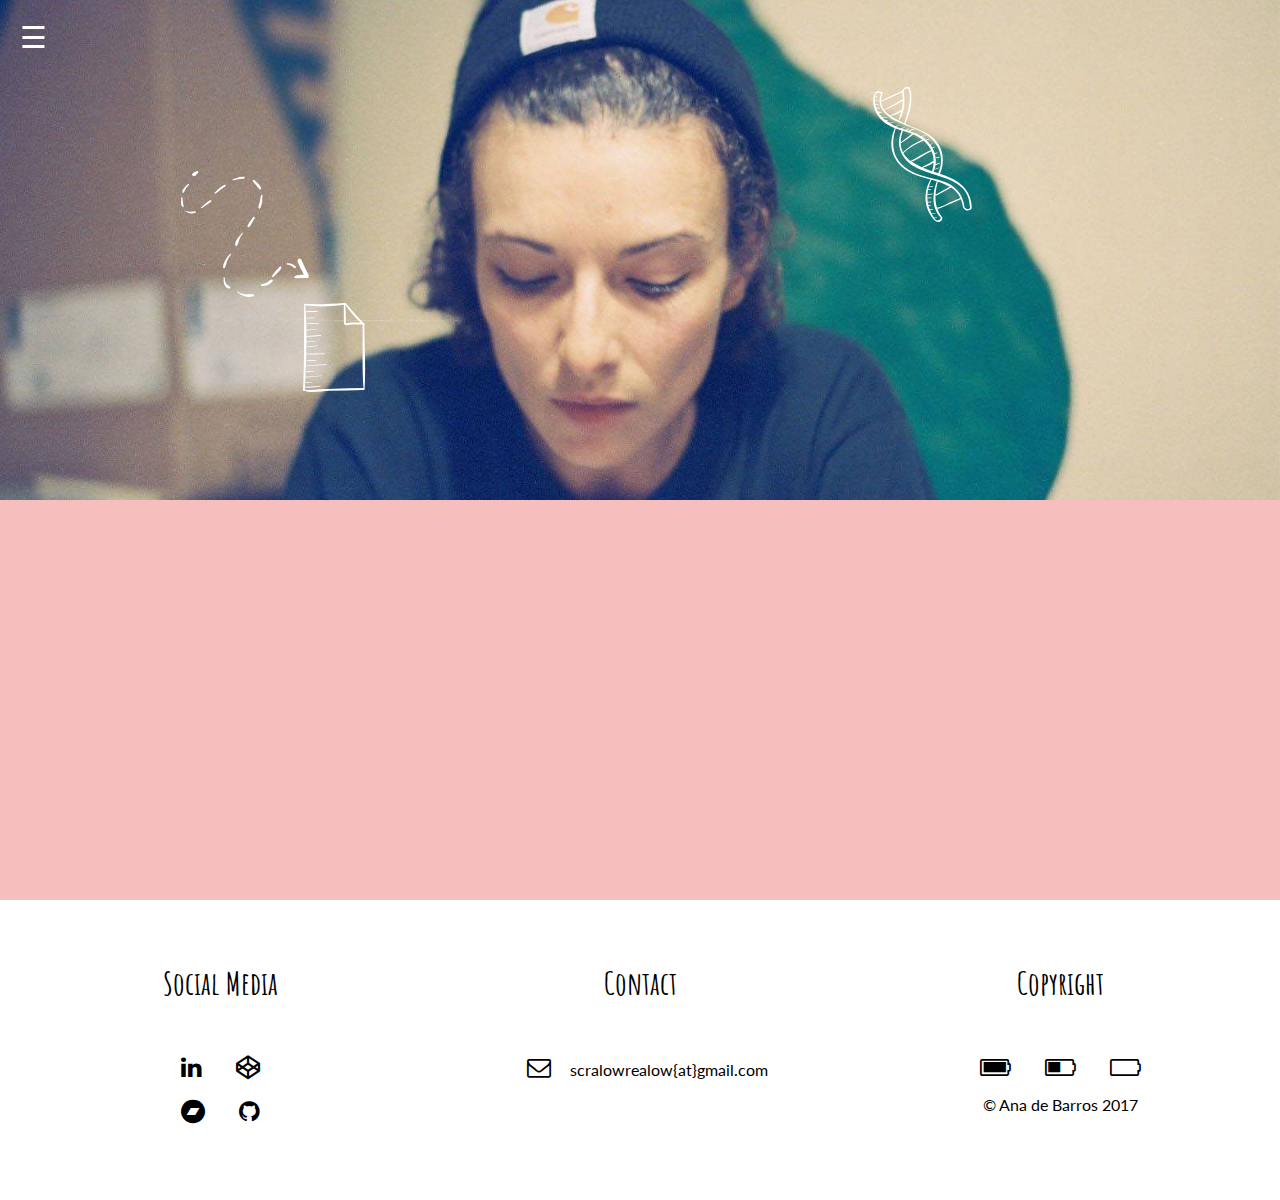
==== about-me.html @ af7eab5b "First commit of my website project" ====
<!doctype html>
<html>
	<head>
		<title> Ana de Barros </title>
		<meta charset="utf-8">
		<link rel="stylesheet" href="css/font-awesome.min.css">
		<link rel="stylesheet" type="text/css" href="css/main.css">
		<meta name="viewport" content="width=device-width, initial-scale=1">
		<link href="https://fonts.googleapis.com/css?family=Amatic+SC|Lato" rel="stylesheet">
		<script type="text/javascript" src="js/jquery-3.0.0.min.js"> </script>
		<script type="text/javascript" src="js/main.js"> </script>
		
	</head>
		
	<body>

		<!-- begins nav bar taken from my codepen, from devtips -->

		<input type="checkbox" id="sidebartoggler">
		<div class="page-wrap">
 		 	<label for="sidebartoggler" class="toggle">☰</label>
  				<div class="page-content"> 
  				<!--here I insert all of my page, inside of page-content -->
  				<!--here I begin my header-->
  					<div class="header-about-me">
  						<figure>
					<img class="arrow" src="img/curved-arrow-with-broken-line.png"/><br/>
					
					<svg id="cv" xmlns="http://www.w3.org/2000/svg" xmlns:xlink="http://www.w3.org/1999/xlink" version="1.1" x="0px" y="0px" viewBox="0 0 180.621 180.621" style="enable-background:new 0 0 180.621 180.621;" xml:space="preserve">
						<g>
							<path id="cv-icon" d="M151.833,44.817c1.001-0.525,1.558-1.767,0.462-2.764c-13.989-12.713-25.968-26.84-37.827-41.507   c-0.531-0.657-1.37-0.416-1.825,0.129c-0.244-0.418-0.676-0.717-1.355-0.67C84.087,1.878,57.733,3.629,30.463,1.762   c-1.305-0.089-1.696,1.855-0.677,2.403c-0.487,48.71,0.375,97.212-1.267,145.848c-0.262,0.025-0.525,0.046-0.788,0.07   c-0.752,0.07-0.771,1.242,0,1.19c0.251-0.017,0.501-0.037,0.751-0.054c-0.296,8.538-0.646,17.079-1.121,25.627   c-0.096,1.719,1.908,2.118,2.931,1.223c12.439,5.605,36.682,0.273,49.904-0.018c23.563-0.52,47.127-1.04,70.69-1.561   c1.59-0.035,2.126-1.652,1.642-2.764C154.789,130.991,152.283,87.611,151.833,44.817z M144.554,39.877   c-4.737-0.58-9.495-0.462-14.28-0.264c-2.612,0.108-5.221,0.284-7.826,0.508c-1.564,0.125-3.125,0.278-4.684,0.458   c-2.575,1.36-3.61,0.992-3.105-1.104c-0.939-1.635-0.123-5.979-0.188-8.082c-0.102-3.3-0.215-6.597-0.345-9.896   c-0.242-6.171-0.5-12.34-1.012-18.494C121.781,16.642,132.736,28.838,144.554,39.877z M91.359,174.088   c-9.922,0.232-19.843,0.46-29.764,0.699c-4.658,0.112-25.776,3.231-30.643,0.656c0.071-1.292,0.135-2.591,0.206-3.883   c10.332,0.914,21.015-0.184,31.195-1.932c0.908-0.156,0.707-1.745-0.22-1.625c-10.32,1.335-20.539,1.569-30.896,2.069   c0.142-2.617,0.269-5.245,0.407-7.866c4.736,0.324,9.444,0.128,14.139-0.646c0.706-0.116,0.55-1.337-0.17-1.26   c-4.631,0.494-9.253,0.689-13.903,0.632c0.173-3.321,0.328-6.653,0.492-9.98c11.086-0.77,22.166-1.607,33.234-2.617   c0.882-0.081,0.902-1.458,0-1.395c-11.069,0.776-22.122,1.724-33.171,2.739c0.156-3.191,0.291-6.391,0.436-9.586   c5.318,0.949,11.548,0.094,16.872-0.322c0.871-0.068,0.897-1.375,0-1.376c-5.334-0.006-11.619-0.383-16.839,0.962   c0.166-3.691,0.31-7.388,0.458-11.084c13.831-0.886,27.657-1.76,41.502-2.391c0.868-0.039,0.878-1.368,0-1.357   c-13.861,0.165-27.691,0.983-41.456,2.634c0.127-3.194,0.23-6.392,0.341-9.589c7.087-0.481,14.181-0.54,21.28-0.344   c0.746,0.021,0.736-1.109,0-1.153c-7.111-0.423-14.168-0.166-21.247,0.557c0.146-4.281,0.272-8.564,0.384-12.847   c0.09,0.089,0.207,0.161,0.372,0.168c12.333,0.496,24.681,0.396,37.021,0.26c1.064-0.012,1.066-1.643,0-1.655   c-12.339-0.135-24.688-0.235-37.021,0.26c-0.154,0.006-0.258,0.077-0.347,0.157c0.202-7.854,0.332-15.71,0.395-23.563   c6.16-0.218,12.331-0.568,18.467-1.081c0.847-0.071,0.871-1.376,0-1.339c-6.149,0.262-12.312,0.691-18.449,1.248   c0.023-3.333-0.007-6.664-0.014-9.995c9.766,0.177,19.562-0.5,29.231-1.825c0.803-0.11,0.62-1.493-0.193-1.424   c-9.677,0.82-19.351,1.445-29.04,2.068c-0.012-3.808-0.067-7.612-0.12-11.417c6.642-0.321,13.277-0.641,19.902-1.247   c0.749-0.069,0.778-1.21,0-1.19c-6.652,0.174-13.281,0.635-19.916,1.095c-0.059-3.874-0.145-7.746-0.251-11.616   c8.264-0.023,16.543-0.275,24.793-0.759c0.948-0.056,0.965-1.506,0-1.487c-8.275,0.159-16.565,0.552-24.819,1.172   c-0.101-3.536-0.274-7.063-0.419-10.594c5.989-0.069,11.996-0.098,17.963-0.591c0.717-0.059,0.741-1.126,0-1.134   c-6.002-0.067-12.011,0.338-18.004,0.697c-0.157-3.701-0.34-7.399-0.54-11.095c7.945-0.456,15.878-0.646,23.838-0.57   c1.143,0.011,1.13-1.708,0-1.766c-7.988-0.413-15.966-0.174-23.919,0.677c-0.238-4.225-0.514-8.445-0.845-12.658   c25.746,4.177,52.578,1.935,78.335-1.147c-0.217,7.117-0.129,14.244-0.021,21.362c0.089,5.878-0.924,12.998,0.916,18.557   c0.314,0.949,1.014,1.363,1.953,1.487c4.889,0.644,10.491-0.797,15.446-1.033c5.743-0.274,11.53,0.104,17.247-0.403   c0.614-0.055,1.092-0.449,1.376-0.943c0.01,0.009,0.019,0.018,0.029,0.027c-0.143,0.61,0.035,1.251,0.772,1.575l0.23,0.101   c0.379,42.669-1.299,85.971,1.683,128.552C130.483,173.173,110.921,173.63,91.359,174.088z" fill="#FFFFFF"/>
							<path id="cv-icon" d="M56.662,85.536c-7.168,1.678-14.299,2.322-21.633,2.63c-0.871,0.036-0.851,1.265,0,1.339   c7.419,0.643,14.909-0.475,22.004-2.624C57.892,86.62,57.537,85.331,56.662,85.536z" fill="#FFFFFF"/>
						</g>
					</svg></br>
					<a target="_blank" href="https://www.researchgate.net/profile/Ana_De_Barros2/publications?pubType=article"><svg id="dna" xmlns="http://www.w3.org/2000/svg" xmlns:xlink="http://www.w3.org/1999/xlink" version="1.1" x="0px" y="0px" viewBox="0 0 217.57 217.57" style="enable-background:new 0 0 217.57 217.57;" xml:space="preserve">
						<g>
							<path id="dna-icon" d="M152.372,145.784c-4.782-2.026-10.026-3.905-15.455-5.778c8.807-20.117,5.481-43.415-11.355-58.642   c-9.365-8.47-27.624-14.808-44.711-22.285c7.729-17.113,13.15-37.869,8.223-56.451c0.012-0.131-0.057-0.256-0.103-0.392   c-0.116-0.425-0.208-0.854-0.335-1.276c-0.306-1.015-1.453-1.052-2.057-0.515c-1.917-0.696-4.194-0.565-5.973,0.327   c-1.531,0.768-2.588,2.033-3.269,3.5c-0.722-0.253-1.752,0.328-1.592,1.35c0.049,0.315,0.074,0.624,0.121,0.938   c-11.406,4.896-22.775,9.98-33.932,15.419c0.004-3.266,0.631-6.77,2.012-10.558c0.377-0.177,0.646-0.537,0.489-1.025   c-0.017-0.052-0.051-0.093-0.07-0.144c0.081-0.203,0.129-0.393,0.214-0.598c0.334-0.801-0.716-1.326-1.338-0.938   c-1.422-1.196-3.675-1.704-5.335-1.672c-2.015,0.039-3.861,0.797-5.213,2.159c-0.256-0.072-0.53-0.027-0.664,0.286   c-0.166,0.388-0.276,0.78-0.427,1.169c-0.036,0.063-0.091,0.106-0.126,0.17c-0.051,0.094-0.041,0.185-0.037,0.275   c-6.816,18.398,3.919,37.781,19.438,48.521c4.164,2.882,8.623,5,13.224,6.762c-10.441,23.619-6.288,48.135,14.612,64.766   c11.826,9.41,27.655,13.584,43.036,17.917c-7.705,12.687-9.971,27.74-6.7,41.617c-0.023,0.127-0.011,0.258,0.074,0.356   c2.086,8.587,6.293,16.712,12.686,23.525c0.246,0.262,0.554,0.29,0.857,0.235c3.6,5.402,12.858,2.362,12.091-4.503   c-0.083-0.743-0.617-1.115-1.168-1.174c-3.073-4.347-5.318-8.695-6.897-13.078c3.107,0.643,6.725-1.778,9.595-2.991   c9.461-3.999,18.865-8.121,28.26-12.271c1.59,3.822,2.79,8.093,3.411,13.035c0.062,0.49,0.346,0.817,0.697,1.017   c1.851,3.132,5.599,4.755,9.206,3.949c1.518-0.339,2.944-1.13,3.682-2.525c0.39-0.209,0.686-0.584,0.679-1.168   C187.935,170.896,174.081,154.982,152.372,145.784z M79.546,18.905c-0.156-4.025-0.574-7.959-1.208-11.631   c0.362-1.759,1.325-3.277,2.962-4.149c1.871-0.997,3.609-0.521,5.385,0.207c4.652,18.323-0.977,37.74-7.62,54.961   c-2.783-1.239-5.529-2.508-8.186-3.828c6.679-9.115,8.926-21.839,8.688-33.91l0.001-0.001   C80.267,20.095,80.061,19.269,79.546,18.905z M74.553,39.315c-1.374,4.959-3.098,9.774-4.298,14.842   c-4.503-2.263-8.724-4.679-12.478-7.305C63.256,44.941,69.87,42.849,74.553,39.315z M56.628,45.936   c-0.026,0.01-0.029,0.037-0.052,0.049c-3.585-2.629-6.702-5.466-9.11-8.593c0.061,0,0.117,0.022,0.183-0.006   c10.068-4.304,20.008-9.361,29.304-15.215c-0.045,3.233-0.242,6.478-0.743,9.782c-0.27,1.785-0.655,3.519-1.083,5.236   c-0.006,0.002-0.012-0.003-0.018-0.001c-2.856,0.943-5.391,2.74-8.065,4.109C63.652,43.033,60.179,44.559,56.628,45.936z    M42.37,23.219c11.364-4.613,22.607-9.61,33.74-14.758c0.505,3.793,0.813,7.535,0.875,11.286   c-9.889,5.714-19.718,11.457-29.769,16.901c-0.097,0.052-0.133,0.128-0.166,0.202c-2.974-4.037-4.808-8.539-5.055-13.651   C42.109,23.241,42.23,23.276,42.37,23.219z M50.153,54.102c1.048,0.331,2.094,0.511,3.257,0.304   c0.584-0.104,0.421-0.989-0.136-1.004c-1.341-0.036-2.564-0.193-3.812-0.697c-0.301-0.122-0.556,0.082-0.661,0.344   c-1.508-1.226-2.967-2.492-4.315-3.84c2.26,0.045,4.435,0.075,6.679,0.548c0.774,0.163,1.077-0.931,0.326-1.183   c-2.418-0.812-5.119-1.11-7.592-0.347c-0.096,0.029-0.149,0.096-0.205,0.158c-2.01-2.103-3.881-4.303-5.426-6.71   c1.02,0.241,2.532-0.5,3.297,0.048c0.638,0.456,1.313-0.518,0.811-1.051c-0.888-0.944-2.51-0.79-3.692-0.583   c0.577-0.101,0.445-1.054-0.138-1.023c-0.626,0.034-1.12,0.483-1.225,1.07c-1.017-1.753-1.923-3.573-2.659-5.487   c1.768,0.047,3.494,0.276,5.264,0.555c0.603,0.095,0.826-0.692,0.252-0.914c-1.895-0.734-3.906-0.862-5.915-0.756   c-0.6-1.723-1.125-3.488-1.476-5.343c1.748,0.262,3.511,0.461,5.269,0.561c0.637,0.036,0.597-0.888,0-0.967   c-1.799-0.239-3.623-0.38-5.443-0.445c-0.283-1.708-0.49-3.454-0.545-5.275c1.552,0.242,3.1,0.497,4.664,0.655   c0.486,0.049,0.602-0.775,0.116-0.858c-1.599-0.274-3.209-0.447-4.82-0.633c-0.016-1.616,0.049-3.271,0.224-4.977   c1.242,0.49,2.56,0.663,3.959,0.436c0.556-0.09,0.394-0.931-0.129-0.949c-1.304-0.046-2.479-0.297-3.646-0.683   c0.176-1.386,0.343-2.768,0.65-4.214c1.384-1.039,3.057-1.581,4.816-1.563c1.829,0.019,2.858,0.843,4.156,1.624   c-8.681,19.541,7.435,36.223,24.671,44.389c14.871,7.046,31.101,11.104,45.255,19.71c23.088,14.039,33.588,39.029,22.259,64.083   c-2.464-0.842-4.957-1.688-7.457-2.549c1.692-3.87,2.724-7.82,3.212-11.77c-0.027,0.489,0.371,1.051,0.912,0.83   c1.799-0.735,3.63-1.414,5.351-2.322c0.71-0.374,0.223-1.566-0.552-1.308c-1.846,0.613-3.605,1.465-5.38,2.254   c-0.175,0.078-0.263,0.217-0.314,0.368c0.676-5.677,0.2-11.351-1.338-16.779c1.444-0.195,2.856-0.568,4.157-1.268   c0.467-0.252,0.149-1.037-0.365-0.867c-1.381,0.457-2.73,0.795-4.108,1.033c-0.931-2.994-2.157-5.913-3.696-8.702   c1.166-0.079,2.363-0.244,3.455-0.589c0.592-0.187,0.51-1.131-0.151-1.114c-1.307,0.035-2.663,0.302-3.92,0.675   c-0.823-1.408-1.68-2.801-2.65-4.136c1.134-0.247,2.272-0.477,3.394-0.785c0.567-0.156,0.328-1.007-0.242-0.879   c-1.235,0.277-2.445,0.636-3.66,0.979c-1.701-2.258-3.585-4.413-5.688-6.407c1.44-0.295,2.877-0.604,4.293-1.006   c0.577-0.164,0.324-0.968-0.242-0.879c-1.673,0.263-3.321,0.647-4.966,1.038c-0.312-0.282-0.605-0.58-0.925-0.856   c-2.012-1.734-4.116-3.239-6.287-4.583c2.346-0.114,4.692-0.227,7.022-0.521c0.598-0.076,0.638-0.993,0-0.967   c-2.747,0.116-5.478,0.478-8.208,0.8c-1.9-1.112-3.839-2.131-5.827-3.041c0.335-0.095,0.668-0.186,1.009-0.33   c0.463-0.196,0.132-0.981-0.344-0.816c-0.753,0.262-1.488,0.405-2.225,0.457c-6.321-2.726-13-4.687-19.746-6.792   c-1.019-0.318-2.015-0.703-3.023-1.055c1.374-0.292,2.744-0.598,4.096-0.987c0.646-0.186,0.365-1.09-0.272-0.986   c-1.972,0.32-3.912,0.8-5.855,1.264c-2.434-0.905-4.843-1.867-7.202-2.922c1.441-0.177,2.819-0.594,4.179-1.344   c0.49-0.27,0.06-0.963-0.432-0.739c-1.852,0.843-3.804,1.207-5.821,1.177C59.301,60.231,54.451,57.404,50.153,54.102z    M108.831,128.468c-0.5,0.194-0.615,0.7-0.483,1.097c-6.292-2.706-12.22-5.736-17.32-9.346c4.106-0.766,9.014-3.869,11.877-5.427   c6.865-3.736,13.338-8.085,20.485-11.279c2.012,4.764,3.145,9.939,3.292,15.457C120.75,122.278,115.312,125.955,108.831,128.468z    M126.659,121.515c-0.128,4.51-0.877,9.226-2.391,14.146c-5.053-1.765-10.081-3.627-14.915-5.667   C115.14,127.908,121.561,125.309,126.659,121.515z M94.046,76.342c5.459,2.318,10.351,5.202,14.631,8.537   c-11.697,4.736-22.199,11.562-31.376,20.184c-2.118-4.218-3.429-8.947-3.595-14.379C80.739,86.458,87.882,81.783,94.046,76.342z    M73.712,89.27c0.021-5.496,1.105-11.642,3.533-18.591c4.481,1.326,8.977,2.64,13.372,4.261c0.503,0.186,0.974,0.406,1.469,0.6   C85.804,79.836,79.756,84.644,73.712,89.27z M109.954,86.519c0.183-0.076,0.313-0.194,0.419-0.325   c5.249,4.424,9.404,9.622,12.214,15.474c-11.432,4.899-21.804,12.18-33.006,17.473c-4.817-3.632-8.838-7.814-11.615-12.789   C87.549,97.972,98.176,91.408,109.954,86.519z M138.183,210.503c-0.48,4.555-5.399,6.238-8.663,3.161   c-0.024-0.121,0.011-0.239-0.077-0.359c-0.732-1.001-1.412-2.011-2.084-3.021c1.53,0.055,3.07,0.12,4.583-0.006   c0.442-0.037,0.443-0.651,0-0.688c-1.669-0.14-3.372-0.047-5.056,0.009c-1.18-1.817-2.232-3.654-3.215-5.5   c2.095-0.041,4.162,0.084,6.265,0.366c0.405,0.054,0.491-0.624,0.096-0.712c-2.225-0.498-4.492-0.536-6.756-0.391   c-0.939-1.816-1.734-3.653-2.48-5.495c1.507-0.006,3.012,0.022,4.533-0.011c0.491-0.011,0.647-0.811,0.121-0.895   c-1.665-0.266-3.37-0.184-5.055,0.018c-0.727-1.875-1.35-3.763-1.875-5.662c1.454,0.071,2.915,0.094,4.273-0.168   c0.382-0.074,0.382-0.697,0-0.771c-1.435-0.276-2.985-0.236-4.52-0.155c-0.35-1.37-0.616-2.749-0.861-4.131   c1.849,0.095,3.725,0.012,5.475-0.487c0.561-0.16,0.481-1.126-0.143-1.059c-1.888,0.202-3.689,0.432-5.531,0.478   c-0.298-1.896-0.458-3.807-0.556-5.723c2.228,0.101,4.479,0.248,6.691,0.104c0.693-0.045,0.694-1.033,0-1.079   c-2.222-0.145-4.484,0.005-6.722,0.105c-0.051-1.451-0.024-2.909,0.04-4.37c2.76,0.021,5.581-0.278,8.156-1.261   c0.669-0.255,0.42-1.277-0.302-1.094c-2.609,0.665-5.134,1.2-7.792,1.337c0.153-2.464,0.53-4.947,1.014-7.437   c1.436,0.059,2.884,0.116,4.284-0.057c0.727-0.09,0.729-1.044,0-1.134c-1.31-0.163-2.663-0.121-4.01-0.067   c0.214-0.987,0.47-1.977,0.732-2.968c0.027-0.002,0.044,0.017,0.073,0.01c2.227-0.591,4.265-0.388,6.505-0.496   c0.565-0.027,0.708-0.844,0.136-1.004c-2.062-0.58-4.442-0.091-6.471,0.558c1.021-3.636,2.382-7.294,4.177-10.975   c2.973,0.842,5.923,1.698,8.821,2.604C124.582,170.805,123.014,195.187,138.183,210.503z M133.429,152.542   c6.991,2.245,13.611,4.854,19.434,8.345c-3.889,2.084-7.762,4.193-11.618,6.339c-1.841,1.024-3.673,2.065-5.508,3.101   c-0.475,0.268-5.269,2.676-5.272,2.708c0.037-0.361-0.317-0.527-0.619-0.469C130.336,166.111,131.645,159.472,133.429,152.542z    M154.459,185.361c-4.638,1.998-16.833,9.403-22.393,8.707c-2.027-6.455-2.693-12.994-2.344-19.734   c1.694,1.283,4.663-1.266,6.113-2.051c6.087-3.301,12.147-6.646,18.158-10.084c0.195-0.111,0.272-0.273,0.33-0.435   c6.502,4.173,11.865,9.614,15.429,17.122C164.649,181.032,159.543,183.171,154.459,185.361z M180.776,196.632   c-1.636-0.278-3.126-1.078-4.268-2.255c0.056-0.159,0.078-0.342,0.051-0.557c-2.771-21.937-16.205-36.211-37.151-42.547   c-18.517-5.601-37.735-7.553-54.301-18.619C60.68,116.337,57.597,93.144,65.555,66.942c3.204,1.169,6.471,2.184,9.756,3.165   c-10.166,21.516-1.827,44.218,18.036,56.859c11.415,7.264,25.766,11.373,39.718,15.782c0.343,0.813,1.43,1.263,2.128,0.68   c25.766,8.245,49.58,18.129,50.201,51.666c0.003,0.176,0.052,0.321,0.103,0.464C184.568,196.558,181.583,196.77,180.776,196.632z" fill="#FFFFFF"/>
							<path id="dna-icon" d="M61.868,56.713c-1.98-0.098-3.967-0.034-5.95-0.019c-0.682,0.005-0.683,1.055,0,1.06c1.982,0.015,3.969,0.079,5.95-0.019   C62.526,57.704,62.527,56.746,61.868,56.713z" fill="#FFFFFF"/>
							<path id="dna-icon" d="M86.338,67.263c-1.318,0.026-2.641,0.128-3.949,0.298c-0.803,0.105-0.865,1.303,0,1.301   c1.317-0.002,2.64-0.076,3.949-0.224C87.195,68.542,87.245,67.245,86.338,67.263z" fill="#FFFFFF"/>
							<path id="dna-icon" d="M94.088,67.838c-2.269,0.44-4.453,1.131-6.654,1.828c-0.785,0.249-0.464,1.439,0.341,1.237   c2.242-0.562,4.461-1.119,6.625-1.936C95.103,68.702,94.836,67.693,94.088,67.838z" fill="#FFFFFF"/>
							<path id="dna-icon" d="M135.579,112.223c-1.612,0.944-3.025,1.449-4.916,0.978c-0.617-0.154-0.866,0.76-0.262,0.95   c2.019,0.637,4.242,0.406,5.82-1.096C136.659,112.639,136.097,111.92,135.579,112.223z" fill="#FFFFFF"/>
							<path id="dna-icon" d="M135.177,129.594c-2.05,0.838-4.069,1.731-6.09,2.638c-0.447,0.201-0.127,0.974,0.337,0.798   c2.027-0.768,4.045-1.543,6.045-2.378C136.108,130.385,135.833,129.326,135.177,129.594z" fill="#FFFFFF"/>
						</g></a>
						</svg>
						</figure>
					</div> <!--here I close my header-->
				<!--here I insert the middle section -->
						<div class="middle">

						</div>
			<!--here I insert my footer -->
				<footer> 
			  		<div class="footer-elements">
			   			
			   			<div class="footer-social">
			   				<h3>Social Media</h3>
			   						
			   					<p><a target="_blank" href="https://pt.linkedin.com/in/ana-de-barros-4750998"><i class="fa fa-linkedin" aria-hidden="true"></i></a>
			   					<a target="_blank" href="http://codepen.io/anadebarros/"><i class="fa fa-codepen" aria-hidden="true"></i></a></br>
			   					<a target="_blank" href="https://duramatermusic.bandcamp.com/"><i class="fa fa-bandcamp" aria-hidden="true"></i></a> 
			   					<a target="_blank" href="https://github.com/anadebarros"><i class="fa fa-github" aria-hidden="true"></i></a>
			   					</p>			
			   			</div>	
			  
			   			<div class="footer-contact">
			   				<h3>Contact</h3>
			   					<p><i class="fa fa-envelope-o" aria-hidden="true"></i>
			   					scralowrealow{at}gmail.com</p>
			   			</div>
		
			   			<div class="footer-copyright">
			   				<h3>Copyright</h3>
			   					<p> <i class="fa fa-battery-full" aria-hidden="true"></i>
			   					<i class="fa fa-battery-half" aria-hidden="true"></i>
			   					<i class="fa fa-battery-empty" aria-hidden="true"></i> </p>
			   					<p>&copy; Ana de Barros 2017 </p>
			   			</div>
			   		</div>
			   </footer>
<!--continues to close navigation sidebar and page container-->
  				 		 
  				<div class="sidebar">
				    <ul>
				      <a href="index.html"><li>Home</li></a>
				      <a href="about-me.html"><li>About Me</li></a>
				      <a href="my-work.html"><li>My Work</li></a>
				    </ul>
  				</div>
  				</div>

  		</div>
	</body>

</html>
---- css/main.css ----
/*nav bar taken from codepen devtips channel*/

/*to debug
/*{
  background-color: rgba(0,0,0,0.1);
}
*/

/*hides all scrollbars in my pages*/

::-webkit-scrollbar{
  display:none;
}

html{
  overflow-y: 100.1%;
}

body{
  top:0;
  left:0;
  right:0;
  margin:0;
}

/*beginning of home page*/
/* home page header */
.header{
  background-image: url("../img/01.jpg");
  background-size: 100%;
  background-position: cover;
  background-attachment: fixed;
  width:100%;
  padding-top: 0px;
  padding-bottom:0px;
}

.header-container{
  width: 600px;
  height: 932px;
  background: rgba(255, 255, 255, 0.2);
}


h1{
  font-size: 4em;
  font-family:'Lato', sans-serif;
  letter-spacing: 0.2em;
  text-transform: uppercase;
  padding-left: 0;
  padding-right: 0;
  padding-top: 30px;
  padding-bottom:100px;
  color:#0000;
  justify-content: center;
  width: 500px;
  height: 580px;
  margin: auto;
  text-align: left;
}


#spanhead{
  color:#f7bebe;

}

 
 button{
  
    background-color:#f7bebe;
    color:black;
    text-align: center;
    text-decoration: none;
    /*display: inline-block;*/  /*for site responsive?*/
    font-family:'Amatic SC', cursive;
    font-size: 40px;
    border:2px #f7bebe;
    border-radius: 8px;
    width: 200px;
    height: 110px;
    margin: 38px;
    cursor: pointer;
    transition:0.3s;
    -webkit-transition:0.3s;

 }

button:hover {
    background-color: white;
    color: black;
    text-decoration: line-through;
}

button a:after{
  text-decoration:none;
  border:none;
}


/*end of buttons*/
/* end of header */

/*beginning of footer */

footer{
  padding-right:15px;
  padding-left: 15px;
  margin-right: auto;
  margin-left: auto;
  width:1170px;
  height:300px;
  
}

.footer-elements{
  margin-right:-15px;
  margin-left: -15px;
  clear:both;
  text-align: center;
  font-family:'Lato', sans-serif;
  padding-top: 30px;
}

.footer-elements a{
  color:black;
}

.footer-elements i{
  font-size: 1.5em;
  margin-left:15px;
  margin-right:15px;
  padding-top: 20px;
}

.footer-social{
  width:330px;
  float:left;
  position: relative;
  min-height: 1px;
  height:200px;
  padding-right:15px;
  padding-left: 15px;
  display:inline-block;
}

.footer-contact {
  width:330px;
  position: relative;
  min-height: 1px;
  height: 200px;
  padding-right:15px;
  padding-left: 15px;
  display:inline-block;
  margin:0 auto;
}

.footer-copyright{
  width:330px;
  float:right;
  position: relative;
  min-height: 1px;
  height:200px;
  padding-right:15px;
  padding-left: 15px;
}

.footer-copyright p{
  font-size: 1em;
  margin-left:15px;
  margin-right:15px;

}


h3{
  color:black;
  font-size: 2em;
  font-family:'Amatic SC', cursive;
}

/*end of footer*/
/*end of home page*/

/*beginning of about me page*/

/*header*/

.header-about-me{
  background-image: url("../img/002.jpg");
  background-size: 100%;
  height:500px;
  margin-left:0px;
  padding-left:0px;
}

figure{
  margin-top:0px;
  margin-bottom:0px;
  margin-right:0px;
  margin-left:0px;
}

.arrow{
    margin-top: 70px;
    margin-left: 82px;
    padding-top: 100px;
    padding-left: 99px;
}

#dna{
  width:135px;
  height:153px;
  position:absolute;
  display:inline;
  margin-left:855px;
  margin-top:-318px;
  cursor:pointer;
}

svg:hover #dna-icon{
    fill:black;
    transition-duration:0.6s;
    -webkit-transition-duration:0.6s;
}


#cv{
    width: 90px;
    height: 89px;
    margin-left:289px;
    margin-top:1px;
    cursor: pointer;
      
}

svg:hover #cv-icon{
    fill:black;
    transition-duration:0.6s;
    -webkit-transition-duration:0.6s;
}

/*middle elements*/

.middle{
  height:400px;
  background-color:#F7BEBE;
  margin-top:0px;
  padding-top:0px;

}

/*slide navigation bar*/

.page-content{
  position: relative;
  z-index:0;
  transition: all 0.8s;
  -webkit-transition: all 0.8s;
  -moz-transition: all 0.8s;
}

.toggle{
  position:fixed;
  transition: all 0.8s;
  -webkit-transition: all 0.8s;
  -moz-transition: all 0.8s;
  top:20px;
  left:20px;
  z-index:1;
  text-decoration:none;
  color:white;
  font-size: 30px;
  cursor:pointer;
}
.sidebar{
  position:fixed;
  transition: all 0.8s;
  -webkit-transition: all 0.8s;
  -moz-transition: all 0.8s;
  z-index:0;
  top:0px;
  right:0;
  left:-150px;
  bottom:0px;
  width:100px;
  padding:20px;
  background:black;   
}

.sidebar li{
  color: rgba(247,190,190,0.8);
  list-style-type:none;
  font-family:"Lato", Sans-serif;
  font-size: 13px;
  margin-bottom:16px;
  text-align:center;
  -webkit-font-smoothing:antialised;
  cursor: pointer;
}

.sidebar a{
  text-decoration: none;
}

.sidebar li:hover{
  color: rgba(247,190,190,1);
}

.sidebar ul{
  padding-left:10px;
  padding-right:10px;
}

#sidebartoggler{
  display:none;

}

#sidebartoggler:checked + .page-wrap .sidebar{
  left:0px;
}

#sidebartoggler:checked + .page-wrap .toggle{
  left:150px;
}

#sidebartoggler:checked + .page-wrap .page-content{
  padding-left: 50px;
}

/*end of slide navigation bar*/
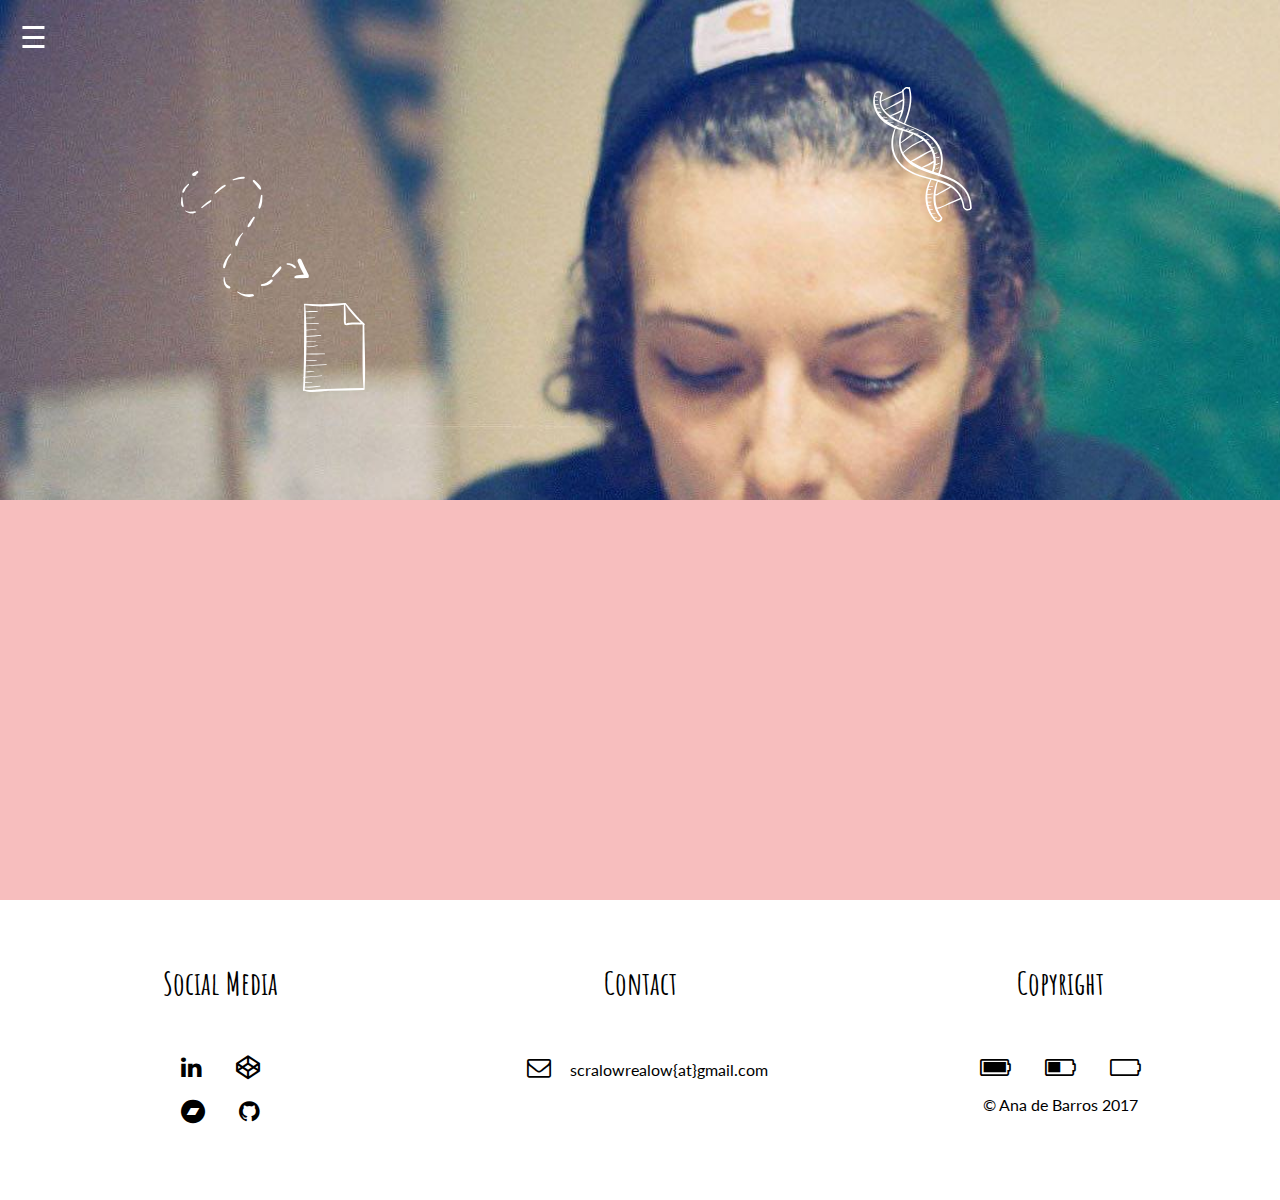
==== commit ede95783: "auto indent" ====
--- a/about-me.html
+++ b/about-me.html
@@ -1,31 +1,31 @@
 <!doctype html>
 <html>
-	<head>
-		<title> Ana de Barros </title>
-		<meta charset="utf-8">
-		<link rel="stylesheet" href="css/font-awesome.min.css">
-		<link rel="stylesheet" type="text/css" href="css/main.css">
-		<meta name="viewport" content="width=device-width, initial-scale=1">
-		<link href="https://fonts.googleapis.com/css?family=Amatic+SC|Lato" rel="stylesheet">
-		<script type="text/javascript" src="js/jquery-3.0.0.min.js"> </script>
-		<script type="text/javascript" src="js/main.js"> </script>
-		
-	</head>
-		
-	<body>
+<head>
+	<title> Ana de Barros </title>
+	<meta charset="utf-8">
+	<link rel="stylesheet" href="css/font-awesome.min.css">
+	<link rel="stylesheet" type="text/css" href="css/main.css">
+	<meta name="viewport" content="width=device-width, initial-scale=1">
+	<link href="https://fonts.googleapis.com/css?family=Amatic+SC|Lato" rel="stylesheet">
+	<script type="text/javascript" src="js/jquery-3.0.0.min.js"> </script>
+	<script type="text/javascript" src="js/main.js"> </script>
 
-		<!-- begins nav bar taken from my codepen, from devtips -->
+</head>
 
-		<input type="checkbox" id="sidebartoggler">
-		<div class="page-wrap">
- 		 	<label for="sidebartoggler" class="toggle">☰</label>
-  				<div class="page-content"> 
-  				<!--here I insert all of my page, inside of page-content -->
-  				<!--here I begin my header-->
-  					<div class="header-about-me">
-  						<figure>
+<body>
+
+	<!-- begins nav bar taken from my codepen, from devtips -->
+
+	<input type="checkbox" id="sidebartoggler">
+	<div class="page-wrap">
+		<label for="sidebartoggler" class="toggle">☰</label>
+		<div class="page-content">
+			<!--here I insert all of my page, inside of page-content -->
+			<!--here I begin my header-->
+			<div class="header-about-me">
+				<figure>
 					<img class="arrow" src="img/curved-arrow-with-broken-line.png"/><br/>
-					
+
 					<svg id="cv" xmlns="http://www.w3.org/2000/svg" xmlns:xlink="http://www.w3.org/1999/xlink" version="1.1" x="0px" y="0px" viewBox="0 0 180.621 180.621" style="enable-background:new 0 0 180.621 180.621;" xml:space="preserve">
 						<g>
 							<path id="cv-icon" d="M151.833,44.817c1.001-0.525,1.558-1.767,0.462-2.764c-13.989-12.713-25.968-26.84-37.827-41.507   c-0.531-0.657-1.37-0.416-1.825,0.129c-0.244-0.418-0.676-0.717-1.355-0.67C84.087,1.878,57.733,3.629,30.463,1.762   c-1.305-0.089-1.696,1.855-0.677,2.403c-0.487,48.71,0.375,97.212-1.267,145.848c-0.262,0.025-0.525,0.046-0.788,0.07   c-0.752,0.07-0.771,1.242,0,1.19c0.251-0.017,0.501-0.037,0.751-0.054c-0.296,8.538-0.646,17.079-1.121,25.627   c-0.096,1.719,1.908,2.118,2.931,1.223c12.439,5.605,36.682,0.273,49.904-0.018c23.563-0.52,47.127-1.04,70.69-1.561   c1.59-0.035,2.126-1.652,1.642-2.764C154.789,130.991,152.283,87.611,151.833,44.817z M144.554,39.877   c-4.737-0.58-9.495-0.462-14.28-0.264c-2.612,0.108-5.221,0.284-7.826,0.508c-1.564,0.125-3.125,0.278-4.684,0.458   c-2.575,1.36-3.61,0.992-3.105-1.104c-0.939-1.635-0.123-5.979-0.188-8.082c-0.102-3.3-0.215-6.597-0.345-9.896   c-0.242-6.171-0.5-12.34-1.012-18.494C121.781,16.642,132.736,28.838,144.554,39.877z M91.359,174.088   c-9.922,0.232-19.843,0.46-29.764,0.699c-4.658,0.112-25.776,3.231-30.643,0.656c0.071-1.292,0.135-2.591,0.206-3.883   c10.332,0.914,21.015-0.184,31.195-1.932c0.908-0.156,0.707-1.745-0.22-1.625c-10.32,1.335-20.539,1.569-30.896,2.069   c0.142-2.617,0.269-5.245,0.407-7.866c4.736,0.324,9.444,0.128,14.139-0.646c0.706-0.116,0.55-1.337-0.17-1.26   c-4.631,0.494-9.253,0.689-13.903,0.632c0.173-3.321,0.328-6.653,0.492-9.98c11.086-0.77,22.166-1.607,33.234-2.617   c0.882-0.081,0.902-1.458,0-1.395c-11.069,0.776-22.122,1.724-33.171,2.739c0.156-3.191,0.291-6.391,0.436-9.586   c5.318,0.949,11.548,0.094,16.872-0.322c0.871-0.068,0.897-1.375,0-1.376c-5.334-0.006-11.619-0.383-16.839,0.962   c0.166-3.691,0.31-7.388,0.458-11.084c13.831-0.886,27.657-1.76,41.502-2.391c0.868-0.039,0.878-1.368,0-1.357   c-13.861,0.165-27.691,0.983-41.456,2.634c0.127-3.194,0.23-6.392,0.341-9.589c7.087-0.481,14.181-0.54,21.28-0.344   c0.746,0.021,0.736-1.109,0-1.153c-7.111-0.423-14.168-0.166-21.247,0.557c0.146-4.281,0.272-8.564,0.384-12.847   c0.09,0.089,0.207,0.161,0.372,0.168c12.333,0.496,24.681,0.396,37.021,0.26c1.064-0.012,1.066-1.643,0-1.655   c-12.339-0.135-24.688-0.235-37.021,0.26c-0.154,0.006-0.258,0.077-0.347,0.157c0.202-7.854,0.332-15.71,0.395-23.563   c6.16-0.218,12.331-0.568,18.467-1.081c0.847-0.071,0.871-1.376,0-1.339c-6.149,0.262-12.312,0.691-18.449,1.248   c0.023-3.333-0.007-6.664-0.014-9.995c9.766,0.177,19.562-0.5,29.231-1.825c0.803-0.11,0.62-1.493-0.193-1.424   c-9.677,0.82-19.351,1.445-29.04,2.068c-0.012-3.808-0.067-7.612-0.12-11.417c6.642-0.321,13.277-0.641,19.902-1.247   c0.749-0.069,0.778-1.21,0-1.19c-6.652,0.174-13.281,0.635-19.916,1.095c-0.059-3.874-0.145-7.746-0.251-11.616   c8.264-0.023,16.543-0.275,24.793-0.759c0.948-0.056,0.965-1.506,0-1.487c-8.275,0.159-16.565,0.552-24.819,1.172   c-0.101-3.536-0.274-7.063-0.419-10.594c5.989-0.069,11.996-0.098,17.963-0.591c0.717-0.059,0.741-1.126,0-1.134   c-6.002-0.067-12.011,0.338-18.004,0.697c-0.157-3.701-0.34-7.399-0.54-11.095c7.945-0.456,15.878-0.646,23.838-0.57   c1.143,0.011,1.13-1.708,0-1.766c-7.988-0.413-15.966-0.174-23.919,0.677c-0.238-4.225-0.514-8.445-0.845-12.658   c25.746,4.177,52.578,1.935,78.335-1.147c-0.217,7.117-0.129,14.244-0.021,21.362c0.089,5.878-0.924,12.998,0.916,18.557   c0.314,0.949,1.014,1.363,1.953,1.487c4.889,0.644,10.491-0.797,15.446-1.033c5.743-0.274,11.53,0.104,17.247-0.403   c0.614-0.055,1.092-0.449,1.376-0.943c0.01,0.009,0.019,0.018,0.029,0.027c-0.143,0.61,0.035,1.251,0.772,1.575l0.23,0.101   c0.379,42.669-1.299,85.971,1.683,128.552C130.483,173.173,110.921,173.63,91.359,174.088z" fill="#FFFFFF"/>
@@ -41,54 +41,54 @@
 							<path id="dna-icon" d="M135.579,112.223c-1.612,0.944-3.025,1.449-4.916,0.978c-0.617-0.154-0.866,0.76-0.262,0.95   c2.019,0.637,4.242,0.406,5.82-1.096C136.659,112.639,136.097,111.92,135.579,112.223z" fill="#FFFFFF"/>
 							<path id="dna-icon" d="M135.177,129.594c-2.05,0.838-4.069,1.731-6.09,2.638c-0.447,0.201-0.127,0.974,0.337,0.798   c2.027-0.768,4.045-1.543,6.045-2.378C136.108,130.385,135.833,129.326,135.177,129.594z" fill="#FFFFFF"/>
 						</g></a>
-						</svg>
-						</figure>
-					</div> <!--here I close my header-->
-				<!--here I insert the middle section -->
-						<div class="middle">
+					</svg>
+				</figure>
+			</div> <!--here I close my header-->
+			<!--here I insert the middle section -->
+			<div class="middle">
 
+			</div>
+			<!--here I insert my footer -->
+			<footer>
+				<div class="footer-elements">
+
+					<div class="footer-social">
+						<h3>Social Media</h3>
+
+						<p><a target="_blank" href="https://pt.linkedin.com/in/ana-de-barros-4750998"><i class="fa fa-linkedin" aria-hidden="true"></i></a>
+							<a target="_blank" href="http://codepen.io/anadebarros/"><i class="fa fa-codepen" aria-hidden="true"></i></a></br>
+							<a target="_blank" href="https://duramatermusic.bandcamp.com/"><i class="fa fa-bandcamp" aria-hidden="true"></i></a>
+							<a target="_blank" href="https://github.com/anadebarros"><i class="fa fa-github" aria-hidden="true"></i></a>
+						</p>
+					</div>
+
+					<div class="footer-contact">
+						<h3>Contact</h3>
+						<p><i class="fa fa-envelope-o" aria-hidden="true"></i>
+							scralowrealow{at}gmail.com</p>
 						</div>
-			<!--here I insert my footer -->
-				<footer> 
-			  		<div class="footer-elements">
-			   			
-			   			<div class="footer-social">
-			   				<h3>Social Media</h3>
-			   						
-			   					<p><a target="_blank" href="https://pt.linkedin.com/in/ana-de-barros-4750998"><i class="fa fa-linkedin" aria-hidden="true"></i></a>
-			   					<a target="_blank" href="http://codepen.io/anadebarros/"><i class="fa fa-codepen" aria-hidden="true"></i></a></br>
-			   					<a target="_blank" href="https://duramatermusic.bandcamp.com/"><i class="fa fa-bandcamp" aria-hidden="true"></i></a> 
-			   					<a target="_blank" href="https://github.com/anadebarros"><i class="fa fa-github" aria-hidden="true"></i></a>
-			   					</p>			
-			   			</div>	
-			  
-			   			<div class="footer-contact">
-			   				<h3>Contact</h3>
-			   					<p><i class="fa fa-envelope-o" aria-hidden="true"></i>
-			   					scralowrealow{at}gmail.com</p>
-			   			</div>
-		
-			   			<div class="footer-copyright">
-			   				<h3>Copyright</h3>
-			   					<p> <i class="fa fa-battery-full" aria-hidden="true"></i>
-			   					<i class="fa fa-battery-half" aria-hidden="true"></i>
-			   					<i class="fa fa-battery-empty" aria-hidden="true"></i> </p>
-			   					<p>&copy; Ana de Barros 2017 </p>
-			   			</div>
-			   		</div>
-			   </footer>
-<!--continues to close navigation sidebar and page container-->
-  				 		 
-  				<div class="sidebar">
-				    <ul>
-				      <a href="index.html"><li>Home</li></a>
-				      <a href="about-me.html"><li>About Me</li></a>
-				      <a href="my-work.html"><li>My Work</li></a>
-				    </ul>
-  				</div>
-  				</div>
 
-  		</div>
-	</body>
+						<div class="footer-copyright">
+							<h3>Copyright</h3>
+							<p> <i class="fa fa-battery-full" aria-hidden="true"></i>
+								<i class="fa fa-battery-half" aria-hidden="true"></i>
+								<i class="fa fa-battery-empty" aria-hidden="true"></i> </p>
+								<p>&copy; Ana de Barros 2017 </p>
+							</div>
+						</div>
+					</footer>
+					<!--continues to close navigation sidebar and page container-->
 
-</html>+					<div class="sidebar">
+						<ul>
+							<a href="index.html"><li>Home</li></a>
+							<a href="about-me.html"><li>About Me</li></a>
+							<a href="my-work.html"><li>My Work</li></a>
+						</ul>
+					</div>
+				</div>
+
+			</div>
+		</body>
+
+		</html>
--- a/css/main.css
+++ b/css/main.css
@@ -2,7 +2,7 @@
 
 /*to debug
 /*{
-  background-color: rgba(0,0,0,0.1);
+background-color: rgba(0,0,0,0.1);
 }
 */
 
@@ -30,6 +30,9 @@
   background-size: 100%;
   background-position: cover;
   background-attachment: fixed;
+  background-repeat: no-repeat scroll;
+  -webkit-background-size: cover;
+  -moz-background-size: cover;
   width:100%;
   padding-top: 0px;
   padding-bottom:0px;
@@ -65,36 +68,35 @@
 
 }
 
- 
- button{
-  
-    background-color:#f7bebe;
-    color:black;
-    text-align: center;
-    text-decoration: none;
-    /*display: inline-block;*/  /*for site responsive?*/
-    font-family:'Amatic SC', cursive;
-    font-size: 40px;
-    border:2px #f7bebe;
-    border-radius: 8px;
-    width: 200px;
-    height: 110px;
-    margin: 38px;
-    cursor: pointer;
-    transition:0.3s;
-    -webkit-transition:0.3s;
-
- }
+
+button{
+
+  background-color:#f7bebe;
+  color:black;
+  text-align: center;
+  text-decoration: none;
+  /*display: inline-block;*/  /*for site responsive?*/
+  font-family:'Amatic SC', cursive;
+  font-size: 40px;
+  border:2px #f7bebe;
+  border-radius: 8px;
+  width: 200px;
+  height: 110px;
+  margin: 38px;
+  cursor: pointer;
+  transition:0.3s;
+  -webkit-transition:0.3s;
+
+}
 
 button:hover {
-    background-color: white;
-    color: black;
-    text-decoration: line-through;
-}
-
-button a:after{
-  text-decoration:none;
-  border:none;
+  background-color: white;
+  color: black;
+  text-decoration: line-through;
+}
+
+button:focus{
+  outline:0;
 }
 
 
@@ -110,7 +112,7 @@
   margin-left: auto;
   width:1170px;
   height:300px;
-  
+
 }
 
 .footer-elements{
@@ -189,6 +191,11 @@
 .header-about-me{
   background-image: url("../img/002.jpg");
   background-size: 100%;
+  background-position: cover;
+  -webkit-background-size: cover;
+  -moz-background-size: cover;
+  background-attachment: fixed;
+  background-repeat: no-repeat top center scroll;
   height:500px;
   margin-left:0px;
   padding-left:0px;
@@ -202,10 +209,10 @@
 }
 
 .arrow{
-    margin-top: 70px;
-    margin-left: 82px;
-    padding-top: 100px;
-    padding-left: 99px;
+  margin-top: 70px;
+  margin-left: 82px;
+  padding-top: 100px;
+  padding-left: 99px;
 }
 
 #dna{
@@ -219,25 +226,25 @@
 }
 
 svg:hover #dna-icon{
-    fill:black;
-    transition-duration:0.6s;
-    -webkit-transition-duration:0.6s;
+  fill:black;
+  transition-duration:0.6s;
+  -webkit-transition-duration:0.6s;
 }
 
 
 #cv{
-    width: 90px;
-    height: 89px;
-    margin-left:289px;
-    margin-top:1px;
-    cursor: pointer;
-      
+  width: 90px;
+  height: 89px;
+  margin-left:289px;
+  margin-top:1px;
+  cursor: pointer;
+
 }
 
 svg:hover #cv-icon{
-    fill:black;
-    transition-duration:0.6s;
-    -webkit-transition-duration:0.6s;
+  fill:black;
+  transition-duration:0.6s;
+  -webkit-transition-duration:0.6s;
 }
 
 /*middle elements*/
@@ -285,7 +292,7 @@
   bottom:0px;
   width:100px;
   padding:20px;
-  background:black;   
+  background:black;
 }
 
 .sidebar li{
@@ -330,6 +337,3 @@
 }
 
 /*end of slide navigation bar*/
-
-
-
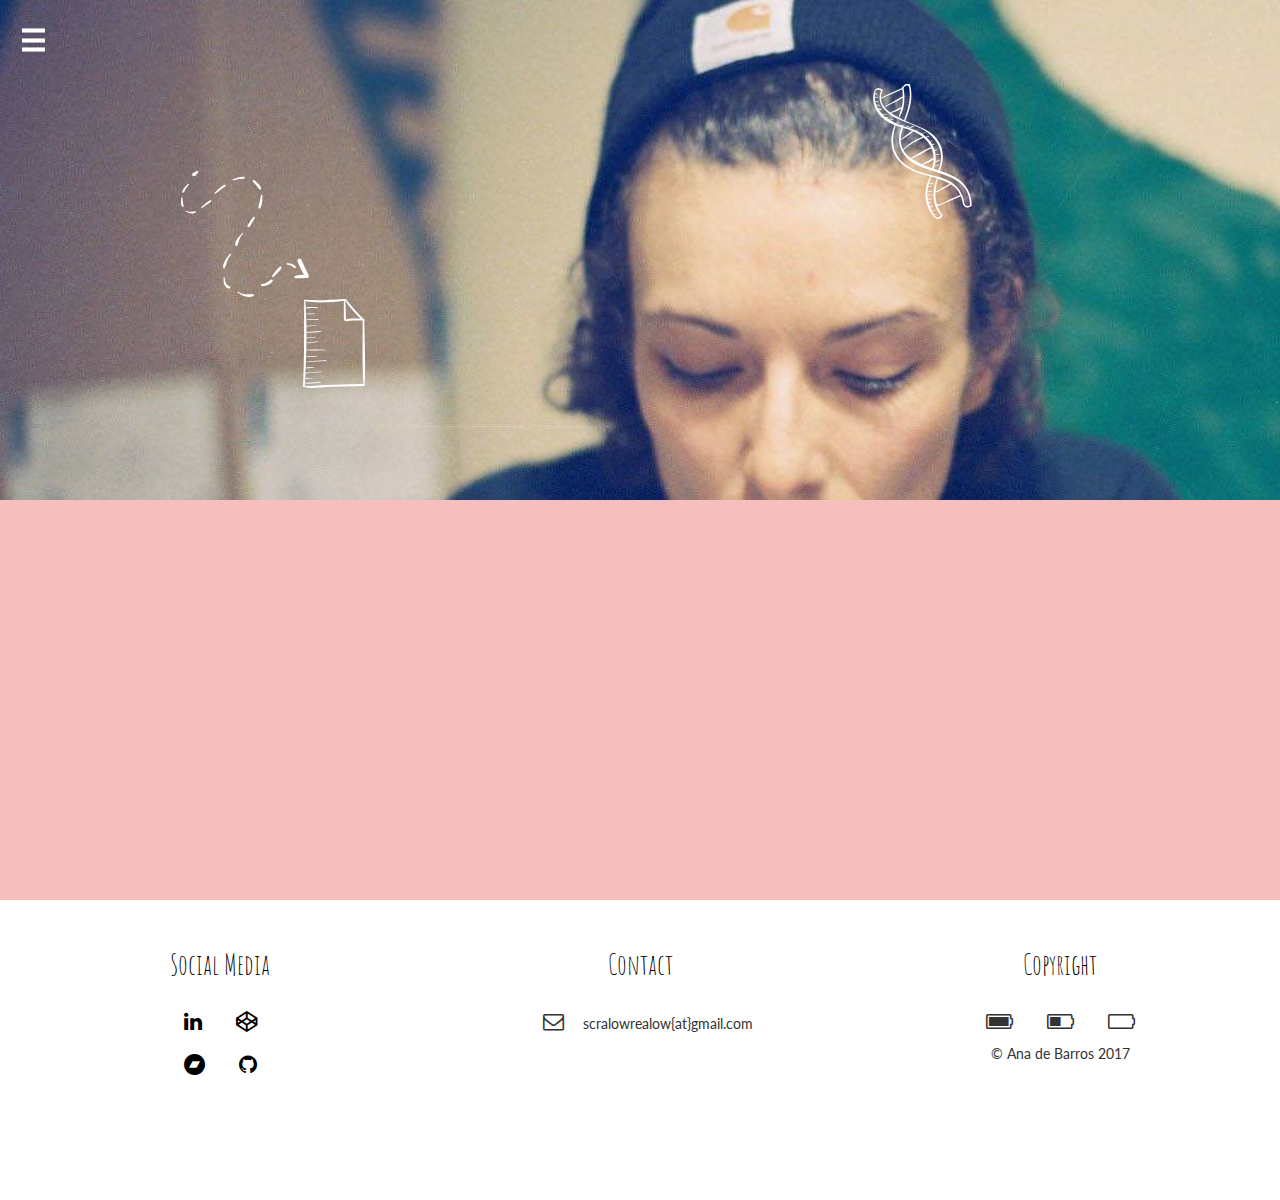
==== commit d016c77b: "head updates for bootstrap and SEO" ====
--- a/about-me.html
+++ b/about-me.html
@@ -1,15 +1,16 @@
 <!doctype html>
 <html>
+
 <head>
-	<title> Ana de Barros </title>
 	<meta charset="utf-8">
+	<meta name="viewport" content="width=device-width, initial-scale=1">
+	<meta http-equiv="X-UA-Compatible" content="ie=edge">
+	<link href="https://fonts.googleapis.com/css?family=Amatic+SC|Lato" rel="stylesheet">
 	<link rel="stylesheet" href="css/font-awesome.min.css">
+	<link rel="stylesheet" href="css/bootstrap.min.css">
 	<link rel="stylesheet" type="text/css" href="css/main.css">
-	<meta name="viewport" content="width=device-width, initial-scale=1">
-	<link href="https://fonts.googleapis.com/css?family=Amatic+SC|Lato" rel="stylesheet">
-	<script type="text/javascript" src="js/jquery-3.0.0.min.js"> </script>
-	<script type="text/javascript" src="js/main.js"> </script>
-
+	<meta name="description" content="Welcome to my About Me page, where you can learn a bit about my bio.">
+	<title> Ana de Barros/About Me</title>
 </head>
 
 <body>
@@ -24,7 +25,7 @@
 			<!--here I begin my header-->
 			<div class="header-about-me">
 				<figure>
-					<img class="arrow" src="img/curved-arrow-with-broken-line.png"/><br/>
+					<img class="arrow" src="img/curved-arrow-with-broken-line.png" /><br/>
 
 					<svg id="cv" xmlns="http://www.w3.org/2000/svg" xmlns:xlink="http://www.w3.org/1999/xlink" version="1.1" x="0px" y="0px" viewBox="0 0 180.621 180.621" style="enable-background:new 0 0 180.621 180.621;" xml:space="preserve">
 						<g>
@@ -43,7 +44,8 @@
 						</g></a>
 					</svg>
 				</figure>
-			</div> <!--here I close my header-->
+			</div>
+			<!--here I close my header-->
 			<!--here I insert the middle section -->
 			<div class="middle">
 
@@ -64,31 +66,43 @@
 
 					<div class="footer-contact">
 						<h3>Contact</h3>
-						<p><i class="fa fa-envelope-o" aria-hidden="true"></i>
-							scralowrealow{at}gmail.com</p>
-						</div>
+						<p><i class="fa fa-envelope-o" aria-hidden="true"></i> scralowrealow{at}gmail.com
+						</p>
+					</div>
 
-						<div class="footer-copyright">
-							<h3>Copyright</h3>
-							<p> <i class="fa fa-battery-full" aria-hidden="true"></i>
-								<i class="fa fa-battery-half" aria-hidden="true"></i>
-								<i class="fa fa-battery-empty" aria-hidden="true"></i> </p>
-								<p>&copy; Ana de Barros 2017 </p>
-							</div>
-						</div>
-					</footer>
-					<!--continues to close navigation sidebar and page container-->
-
-					<div class="sidebar">
-						<ul>
-							<a href="index.html"><li>Home</li></a>
-							<a href="about-me.html"><li>About Me</li></a>
-							<a href="my-work.html"><li>My Work</li></a>
-						</ul>
+					<div class="footer-copyright">
+						<h3>Copyright</h3>
+						<p> <i class="fa fa-battery-full" aria-hidden="true"></i>
+							<i class="fa fa-battery-half" aria-hidden="true"></i>
+							<i class="fa fa-battery-empty" aria-hidden="true"></i> </p>
+						<p>&copy; Ana de Barros 2017 </p>
 					</div>
 				</div>
+			</footer>
+			<!--continues to close navigation sidebar and page container-->
 
+			<div class="sidebar">
+				<ul>
+					<a href="index.html">
+						<li>Home</li>
+					</a>
+					<a href="about-me.html">
+						<li>About Me</li>
+					</a>
+					<a href="my-work.html">
+						<li>My Work</li>
+					</a>
+				</ul>
 			</div>
-		</body>
+		</div>
+	</div>
+	<!--insert js files before body closes -->
+	<script type="text/javascript" src="js/jquery-3.0.0.min.js">
+	</script>
+	<script type="text/javascript" src="js/bootstrap.min.js">
+	</script>
+	<script type="text/javascript" src="js/main.js">
+	</script>
+</body>
 
-		</html>
+</html>
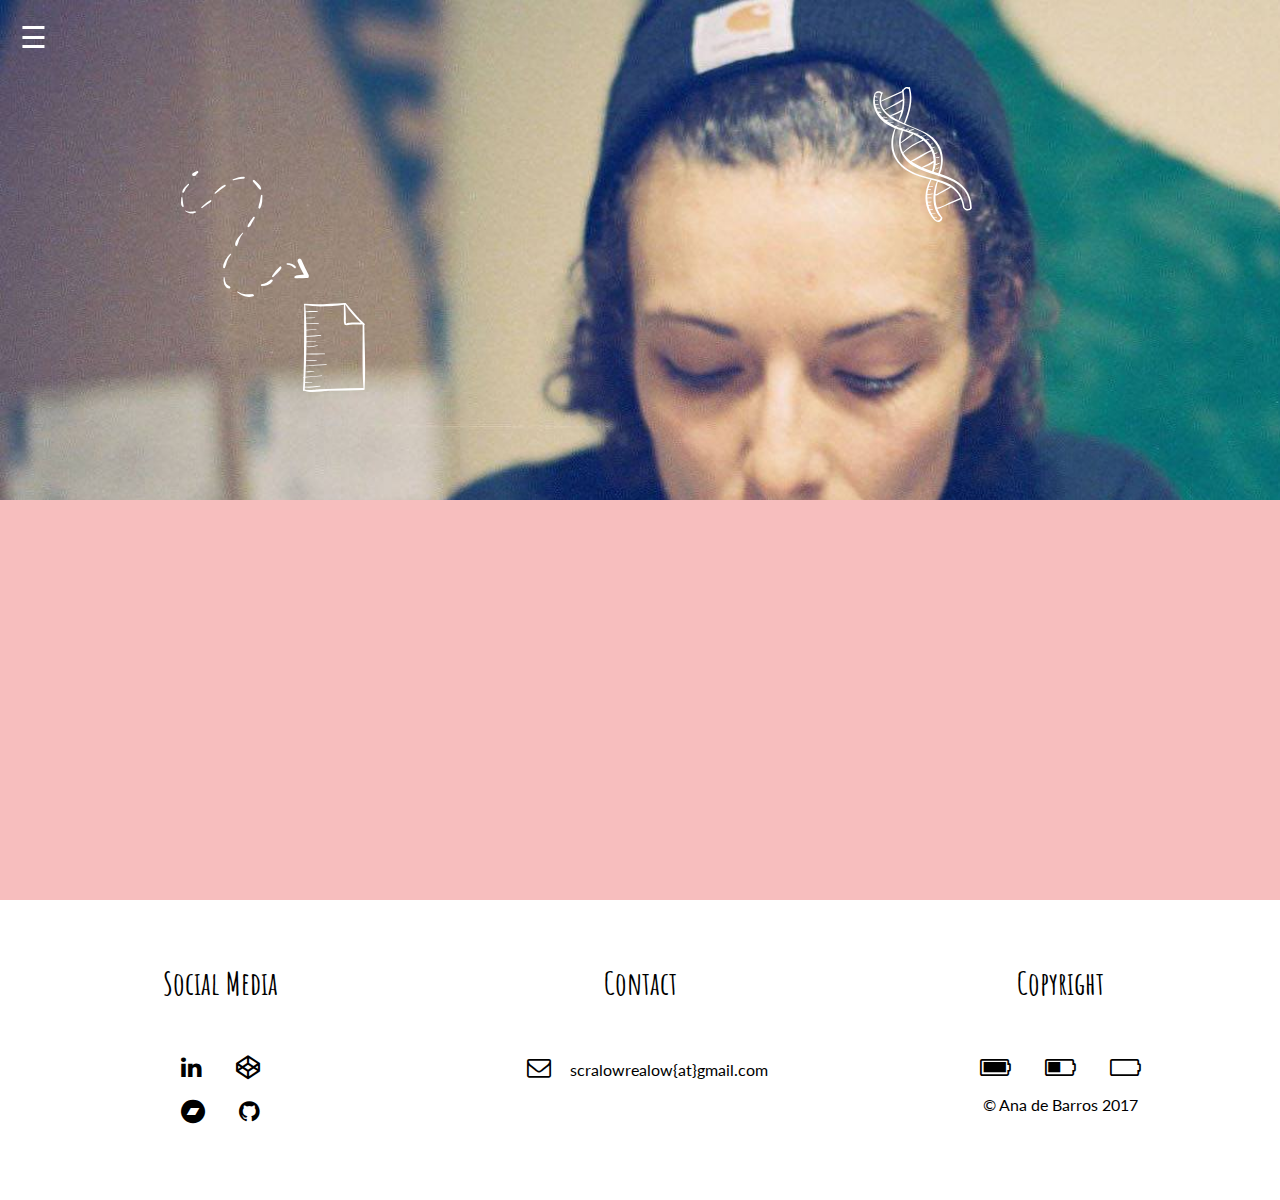
==== commit 300f321a: "update" ====
--- a/about-me.html
+++ b/about-me.html
@@ -7,7 +7,6 @@
 	<meta http-equiv="X-UA-Compatible" content="ie=edge">
 	<link href="https://fonts.googleapis.com/css?family=Amatic+SC|Lato" rel="stylesheet">
 	<link rel="stylesheet" href="css/font-awesome.min.css">
-	<link rel="stylesheet" href="css/bootstrap.min.css">
 	<link rel="stylesheet" type="text/css" href="css/main.css">
 	<meta name="description" content="Welcome to my About Me page, where you can learn a bit about my bio.">
 	<title> Ana de Barros/About Me</title>
@@ -99,8 +98,6 @@
 	<!--insert js files before body closes -->
 	<script type="text/javascript" src="js/jquery-3.0.0.min.js">
 	</script>
-	<script type="text/javascript" src="js/bootstrap.min.js">
-	</script>
 	<script type="text/javascript" src="js/main.js">
 	</script>
 </body>
--- a/css/main.css
+++ b/css/main.css
@@ -1,4 +1,5 @@
 /*nav bar taken from codepen devtips channel*/
+
 
 /*to debug
 /*{
@@ -6,334 +7,339 @@
 }
 */
 
+
 /*hides all scrollbars in my pages*/
 
-::-webkit-scrollbar{
-  display:none;
-}
-
-html{
-  overflow-y: 100.1%;
-}
-
-body{
-  top:0;
-  left:0;
-  right:0;
-  margin:0;
-}
+::-webkit-scrollbar {
+    display: none;
+}
+
+html {
+    overflow-y: 100.1%;
+}
+
+body {
+    top: 0;
+    left: 0;
+    right: 0;
+    margin: 0;
+}
+
 
 /*beginning of home page*/
+
+
 /* home page header */
-.header{
-  background-image: url("../img/01.jpg");
-  background-size: 100%;
-  background-position: cover;
-  background-attachment: fixed;
-  background-repeat: no-repeat scroll;
-  -webkit-background-size: cover;
-  -moz-background-size: cover;
-  width:100%;
-  padding-top: 0px;
-  padding-bottom:0px;
-}
-
-.header-container{
-  width: 600px;
-  height: 932px;
-  background: rgba(255, 255, 255, 0.2);
-}
-
-
-h1{
-  font-size: 4em;
-  font-family:'Lato', sans-serif;
-  letter-spacing: 0.2em;
-  text-transform: uppercase;
-  padding-left: 0;
-  padding-right: 0;
-  padding-top: 30px;
-  padding-bottom:100px;
-  color:#0000;
-  justify-content: center;
-  width: 500px;
-  height: 580px;
-  margin: auto;
-  text-align: left;
-}
-
-
-#spanhead{
-  color:#f7bebe;
-
-}
-
-
-button{
-
-  background-color:#f7bebe;
-  color:black;
-  text-align: center;
-  text-decoration: none;
-  /*display: inline-block;*/  /*for site responsive?*/
-  font-family:'Amatic SC', cursive;
-  font-size: 40px;
-  border:2px #f7bebe;
-  border-radius: 8px;
-  width: 200px;
-  height: 110px;
-  margin: 38px;
-  cursor: pointer;
-  transition:0.3s;
-  -webkit-transition:0.3s;
-
+
+.header {
+    background: url("../img/01.jpg") no-repeat top center scroll;
+    background-size: cover;
+    -webkit-background-size: cover;
+    -moz-background-size: cover;
+    width: 100%;
+    height: auto;
+    display: table;
+}
+
+.header-container {
+    width: 600px;
+    height: 932px;
+    background: rgba(255, 255, 255, 0.2);
+}
+
+h1 {
+    font-size: 4em;
+    font-family: 'Lato', sans-serif;
+    letter-spacing: 0.2em;
+    text-transform: uppercase;
+    padding-left: 0;
+    padding-right: 0;
+    padding-top: 30px;
+    padding-bottom: 100px;
+    color: #0000;
+    justify-content: center;
+    width: 500px;
+    height: 580px;
+    margin: auto;
+    text-align: left;
+}
+
+#spanhead {
+    color: #f7bebe;
+}
+
+button {
+    background-color: #f7bebe;
+    color: black;
+    text-align: center;
+    text-decoration: none;
+    font-family: 'Amatic SC', cursive;
+    font-size: 40px;
+    border: 2px #f7bebe;
+    border-radius: 8px;
+    width: 200px;
+    height: 110px;
+    margin: 38px;
+    cursor: pointer;
+    transition: 0.3s;
+    -webkit-transition: 0.3s;
 }
 
 button:hover {
-  background-color: white;
-  color: black;
-  text-decoration: line-through;
-}
-
-button:focus{
-  outline:0;
+    background-color: white;
+    color: black;
+    text-decoration: line-through;
+}
+
+button:focus {
+    outline: 0;
 }
 
 
 /*end of buttons*/
+
+
 /* end of header */
 
+
 /*beginning of footer */
 
-footer{
-  padding-right:15px;
-  padding-left: 15px;
-  margin-right: auto;
-  margin-left: auto;
-  width:1170px;
-  height:300px;
-
-}
-
-.footer-elements{
-  margin-right:-15px;
-  margin-left: -15px;
-  clear:both;
-  text-align: center;
-  font-family:'Lato', sans-serif;
-  padding-top: 30px;
-}
-
-.footer-elements a{
-  color:black;
-}
-
-.footer-elements i{
-  font-size: 1.5em;
-  margin-left:15px;
-  margin-right:15px;
-  padding-top: 20px;
-}
-
-.footer-social{
-  width:330px;
-  float:left;
-  position: relative;
-  min-height: 1px;
-  height:200px;
-  padding-right:15px;
-  padding-left: 15px;
-  display:inline-block;
+footer {
+    padding-right: 15px;
+    padding-left: 15px;
+    margin-right: auto;
+    margin-left: auto;
+    width: 1170px;
+    height: 300px;
+}
+
+.footer-elements {
+    margin-right: -15px;
+    margin-left: -15px;
+    clear: both;
+    text-align: center;
+    font-family: 'Lato', sans-serif;
+    padding-top: 30px;
+}
+
+.footer-elements a {
+    color: black;
+}
+
+.footer-elements i {
+    font-size: 1.5em;
+    margin-left: 15px;
+    margin-right: 15px;
+    padding-top: 20px;
+}
+
+.footer-social {
+    width: 330px;
+    float: left;
+    position: relative;
+    min-height: 1px;
+    height: 200px;
+    padding-right: 15px;
+    padding-left: 15px;
+    display: inline-block;
 }
 
 .footer-contact {
-  width:330px;
-  position: relative;
-  min-height: 1px;
-  height: 200px;
-  padding-right:15px;
-  padding-left: 15px;
-  display:inline-block;
-  margin:0 auto;
-}
-
-.footer-copyright{
-  width:330px;
-  float:right;
-  position: relative;
-  min-height: 1px;
-  height:200px;
-  padding-right:15px;
-  padding-left: 15px;
-}
-
-.footer-copyright p{
-  font-size: 1em;
-  margin-left:15px;
-  margin-right:15px;
-
-}
-
-
-h3{
-  color:black;
-  font-size: 2em;
-  font-family:'Amatic SC', cursive;
-}
+    width: 330px;
+    position: relative;
+    min-height: 1px;
+    height: 200px;
+    padding-right: 15px;
+    padding-left: 15px;
+    display: inline-block;
+    margin: 0 auto;
+}
+
+.footer-copyright {
+    width: 330px;
+    float: right;
+    position: relative;
+    min-height: 1px;
+    height: 200px;
+    padding-right: 15px;
+    padding-left: 15px;
+}
+
+.footer-copyright p {
+    font-size: 1em;
+    margin-left: 15px;
+    margin-right: 15px;
+}
+
+h3 {
+    color: black;
+    font-size: 2em;
+    font-family: 'Amatic SC', cursive;
+}
+
 
 /*end of footer*/
+
+
 /*end of home page*/
 
+
 /*beginning of about me page*/
 
+
 /*header*/
 
-.header-about-me{
-  background-image: url("../img/002.jpg");
-  background-size: 100%;
-  background-position: cover;
-  -webkit-background-size: cover;
-  -moz-background-size: cover;
-  background-attachment: fixed;
-  background-repeat: no-repeat top center scroll;
-  height:500px;
-  margin-left:0px;
-  padding-left:0px;
-}
-
-figure{
-  margin-top:0px;
-  margin-bottom:0px;
-  margin-right:0px;
-  margin-left:0px;
-}
-
-.arrow{
-  margin-top: 70px;
-  margin-left: 82px;
-  padding-top: 100px;
-  padding-left: 99px;
-}
-
-#dna{
-  width:135px;
-  height:153px;
-  position:absolute;
-  display:inline;
-  margin-left:855px;
-  margin-top:-318px;
-  cursor:pointer;
-}
-
-svg:hover #dna-icon{
-  fill:black;
-  transition-duration:0.6s;
-  -webkit-transition-duration:0.6s;
-}
-
-
-#cv{
-  width: 90px;
-  height: 89px;
-  margin-left:289px;
-  margin-top:1px;
-  cursor: pointer;
-
-}
-
-svg:hover #cv-icon{
-  fill:black;
-  transition-duration:0.6s;
-  -webkit-transition-duration:0.6s;
-}
+.header-about-me {
+    background-image: url("../img/002.jpg");
+    background-size: 100%;
+    background-position: cover;
+    -webkit-background-size: cover;
+    -moz-background-size: cover;
+    background-attachment: fixed;
+    background-repeat: no-repeat top center scroll;
+    height: 500px;
+    margin-left: 0px;
+    padding-left: 0px;
+}
+
+figure {
+    margin-top: 0px;
+    margin-bottom: 0px;
+    margin-right: 0px;
+    margin-left: 0px;
+}
+
+.arrow {
+    margin-top: 70px;
+    margin-left: 82px;
+    padding-top: 100px;
+    padding-left: 99px;
+}
+
+#dna {
+    width: 135px;
+    height: 153px;
+    position: absolute;
+    display: inline;
+    margin-left: 855px;
+    margin-top: -318px;
+    cursor: pointer;
+}
+
+svg:hover #dna-icon {
+    fill: black;
+    transition-duration: 0.6s;
+    -webkit-transition-duration: 0.6s;
+}
+
+#cv {
+    width: 90px;
+    height: 89px;
+    margin-left: 289px;
+    margin-top: 1px;
+    cursor: pointer;
+}
+
+svg:hover #cv-icon {
+    fill: black;
+    transition-duration: 0.6s;
+    -webkit-transition-duration: 0.6s;
+}
+
 
 /*middle elements*/
 
-.middle{
-  height:400px;
-  background-color:#F7BEBE;
-  margin-top:0px;
-  padding-top:0px;
-
-}
+.middle {
+    height: 400px;
+    background-color: #F7BEBE;
+    margin-top: 0px;
+    padding-top: 0px;
+}
+
 
 /*slide navigation bar*/
 
-.page-content{
-  position: relative;
-  z-index:0;
-  transition: all 0.8s;
-  -webkit-transition: all 0.8s;
-  -moz-transition: all 0.8s;
-}
-
-.toggle{
-  position:fixed;
-  transition: all 0.8s;
-  -webkit-transition: all 0.8s;
-  -moz-transition: all 0.8s;
-  top:20px;
-  left:20px;
-  z-index:1;
-  text-decoration:none;
-  color:white;
-  font-size: 30px;
-  cursor:pointer;
-}
-.sidebar{
-  position:fixed;
-  transition: all 0.8s;
-  -webkit-transition: all 0.8s;
-  -moz-transition: all 0.8s;
-  z-index:0;
-  top:0px;
-  right:0;
-  left:-150px;
-  bottom:0px;
-  width:100px;
-  padding:20px;
-  background:black;
-}
-
-.sidebar li{
-  color: rgba(247,190,190,0.8);
-  list-style-type:none;
-  font-family:"Lato", Sans-serif;
-  font-size: 13px;
-  margin-bottom:16px;
-  text-align:center;
-  -webkit-font-smoothing:antialised;
-  cursor: pointer;
-}
-
-.sidebar a{
-  text-decoration: none;
-}
-
-.sidebar li:hover{
-  color: rgba(247,190,190,1);
-}
-
-.sidebar ul{
-  padding-left:10px;
-  padding-right:10px;
-}
-
-#sidebartoggler{
-  display:none;
-
-}
-
-#sidebartoggler:checked + .page-wrap .sidebar{
-  left:0px;
-}
-
-#sidebartoggler:checked + .page-wrap .toggle{
-  left:150px;
-}
-
-#sidebartoggler:checked + .page-wrap .page-content{
-  padding-left: 50px;
-}
+.page-content {
+    position: relative;
+    z-index: 0;
+    transition: all 0.8s;
+    -webkit-transition: all 0.8s;
+    -moz-transition: all 0.8s;
+}
+
+.toggle {
+    position: fixed;
+    transition: all 0.8s;
+    -webkit-transition: all 0.8s;
+    -moz-transition: all 0.8s;
+    top: 20px;
+    left: 20px;
+    z-index: 1;
+    text-decoration: none;
+    color: white;
+    font-size: 30px;
+    cursor: pointer;
+}
+
+.sidebar {
+    position: fixed;
+    transition: all 0.8s;
+    -webkit-transition: all 0.8s;
+    -moz-transition: all 0.8s;
+    z-index: 0;
+    top: 0px;
+    right: 0;
+    left: -150px;
+    bottom: 0px;
+    width: 100px;
+    padding: 20px;
+    background: black;
+}
+
+.sidebar li {
+    color: rgba(247, 190, 190, 0.8);
+    list-style-type: none;
+    font-family: "Lato", Sans-serif;
+    font-size: 13px;
+    margin-bottom: 16px;
+    text-align: center;
+    -webkit-font-smoothing: antialised;
+    cursor: pointer;
+}
+
+.sidebar a {
+    text-decoration: none;
+}
+
+.sidebar li:hover {
+    color: rgba(247, 190, 190, 1);
+}
+
+.sidebar ul {
+    padding-left: 10px;
+    padding-right: 10px;
+}
+
+#sidebartoggler {
+    display: none;
+}
+
+#sidebartoggler:checked+.page-wrap .sidebar {
+    left: 0px;
+}
+
+#sidebartoggler:checked+.page-wrap .toggle {
+    left: 150px;
+}
+
+#sidebartoggler:checked+.page-wrap .page-content {
+    padding-left: 50px;
+}
+
 
 /*end of slide navigation bar*/
+
+
+/*start media queries*/
+
+@media only screen and (max-width:480px) {}
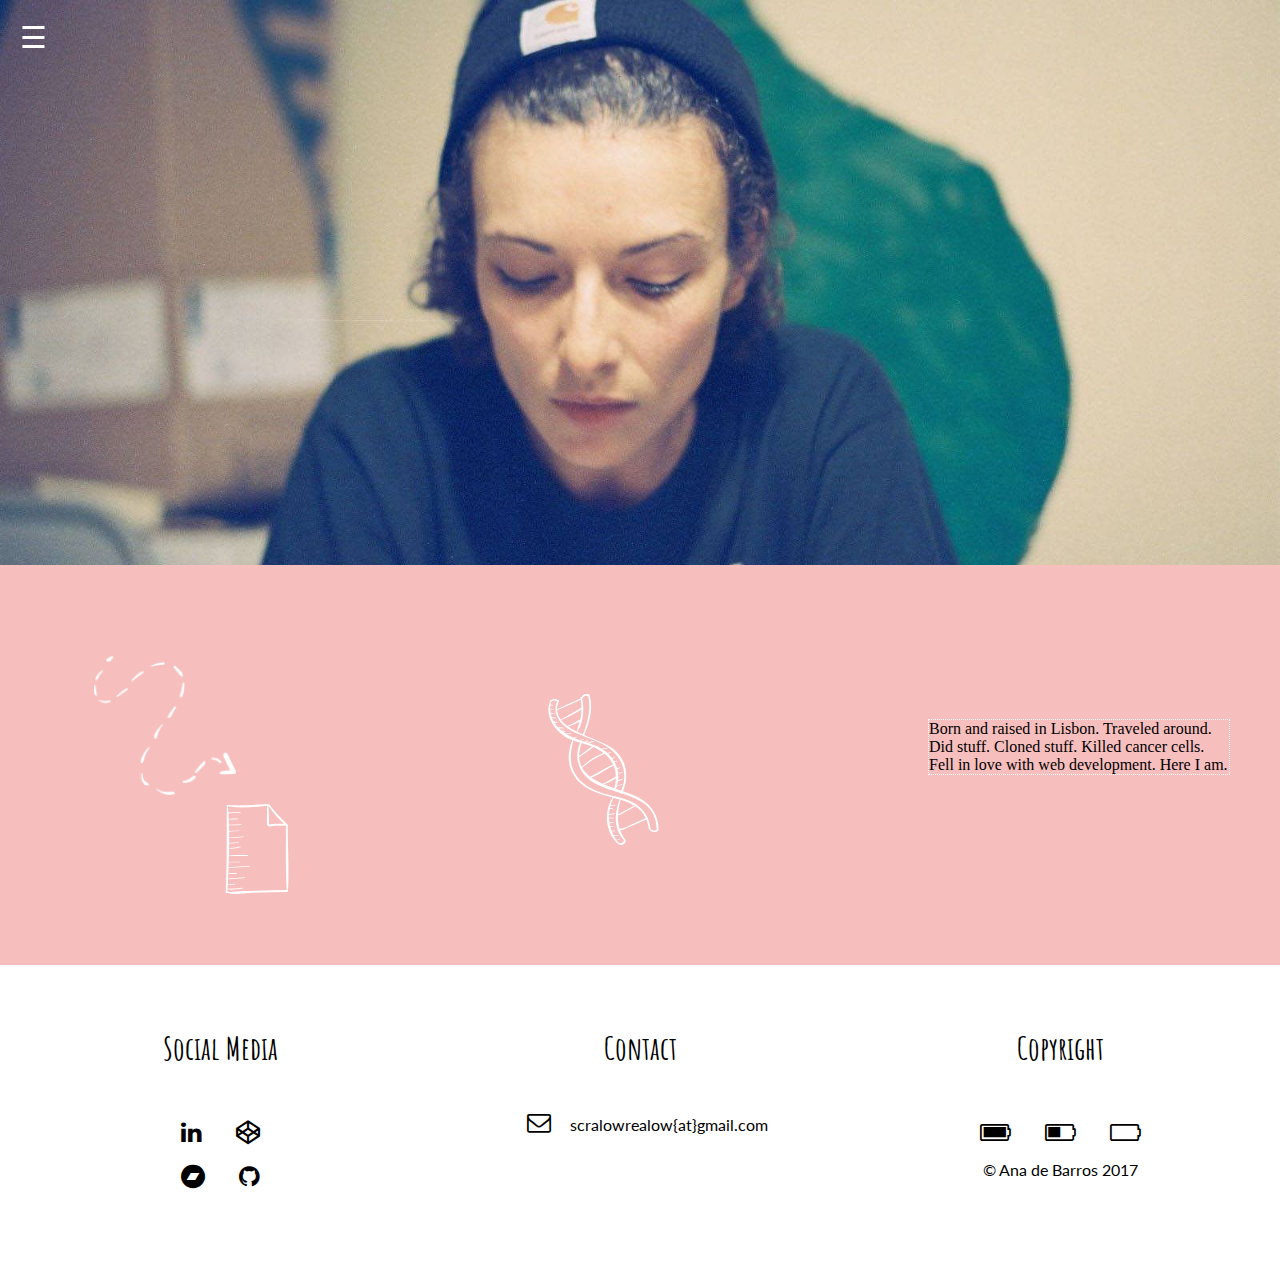
==== commit bda917a9: "updates" ====
--- a/about-me.html
+++ b/about-me.html
@@ -23,6 +23,10 @@
 			<!--here I insert all of my page, inside of page-content -->
 			<!--here I begin my header-->
 			<div class="header-about-me">
+			</div>
+			<!--here I close my header-->
+			<!--here I insert the middle section -->
+			<div class="middle">
 				<figure>
 					<img class="arrow" src="img/curved-arrow-with-broken-line.png" /><br/>
 
@@ -42,12 +46,8 @@
 							<path id="dna-icon" d="M135.177,129.594c-2.05,0.838-4.069,1.731-6.09,2.638c-0.447,0.201-0.127,0.974,0.337,0.798   c2.027-0.768,4.045-1.543,6.045-2.378C136.108,130.385,135.833,129.326,135.177,129.594z" fill="#FFFFFF"/>
 						</g></a>
 					</svg>
+					<p class="text">Born and raised in Lisbon. Traveled around. Did stuff. Cloned stuff. Killed cancer cells. Fell in love with web development. Here I am.</p>
 				</figure>
-			</div>
-			<!--here I close my header-->
-			<!--here I insert the middle section -->
-			<div class="middle">
-
 			</div>
 			<!--here I insert my footer -->
 			<footer>
--- a/css/main.css
+++ b/css/main.css
@@ -1,345 +1,411 @@
-/*nav bar taken from codepen devtips channel*/
-
-
-/*to debug
+        /*nav bar taken from codepen devtips channel*/
+        /*to debug
 /*{
 background-color: rgba(0,0,0,0.1);
 }
 */
-
-
-/*hides all scrollbars in my pages*/
-
-::-webkit-scrollbar {
-    display: none;
-}
-
-html {
-    overflow-y: 100.1%;
-}
-
-body {
-    top: 0;
-    left: 0;
-    right: 0;
-    margin: 0;
-}
-
-
-/*beginning of home page*/
-
-
-/* home page header */
-
-.header {
-    background: url("../img/01.jpg") no-repeat top center scroll;
-    background-size: cover;
-    -webkit-background-size: cover;
-    -moz-background-size: cover;
-    width: 100%;
-    height: auto;
-    display: table;
-}
-
-.header-container {
-    width: 600px;
-    height: 932px;
-    background: rgba(255, 255, 255, 0.2);
-}
-
-h1 {
-    font-size: 4em;
-    font-family: 'Lato', sans-serif;
-    letter-spacing: 0.2em;
-    text-transform: uppercase;
-    padding-left: 0;
-    padding-right: 0;
-    padding-top: 30px;
-    padding-bottom: 100px;
-    color: #0000;
-    justify-content: center;
-    width: 500px;
-    height: 580px;
-    margin: auto;
-    text-align: left;
-}
-
-#spanhead {
-    color: #f7bebe;
-}
-
-button {
-    background-color: #f7bebe;
-    color: black;
-    text-align: center;
-    text-decoration: none;
-    font-family: 'Amatic SC', cursive;
-    font-size: 40px;
-    border: 2px #f7bebe;
-    border-radius: 8px;
-    width: 200px;
-    height: 110px;
-    margin: 38px;
-    cursor: pointer;
-    transition: 0.3s;
-    -webkit-transition: 0.3s;
-}
-
-button:hover {
-    background-color: white;
-    color: black;
-    text-decoration: line-through;
-}
-
-button:focus {
-    outline: 0;
-}
-
-
-/*end of buttons*/
-
-
-/* end of header */
-
-
-/*beginning of footer */
-
-footer {
-    padding-right: 15px;
-    padding-left: 15px;
-    margin-right: auto;
-    margin-left: auto;
-    width: 1170px;
-    height: 300px;
-}
-
-.footer-elements {
-    margin-right: -15px;
-    margin-left: -15px;
-    clear: both;
-    text-align: center;
-    font-family: 'Lato', sans-serif;
-    padding-top: 30px;
-}
-
-.footer-elements a {
-    color: black;
-}
-
-.footer-elements i {
-    font-size: 1.5em;
-    margin-left: 15px;
-    margin-right: 15px;
-    padding-top: 20px;
-}
-
-.footer-social {
-    width: 330px;
-    float: left;
-    position: relative;
-    min-height: 1px;
-    height: 200px;
-    padding-right: 15px;
-    padding-left: 15px;
-    display: inline-block;
-}
-
-.footer-contact {
-    width: 330px;
-    position: relative;
-    min-height: 1px;
-    height: 200px;
-    padding-right: 15px;
-    padding-left: 15px;
-    display: inline-block;
-    margin: 0 auto;
-}
-
-.footer-copyright {
-    width: 330px;
-    float: right;
-    position: relative;
-    min-height: 1px;
-    height: 200px;
-    padding-right: 15px;
-    padding-left: 15px;
-}
-
-.footer-copyright p {
-    font-size: 1em;
-    margin-left: 15px;
-    margin-right: 15px;
-}
-
-h3 {
-    color: black;
-    font-size: 2em;
-    font-family: 'Amatic SC', cursive;
-}
-
-
-/*end of footer*/
-
-
-/*end of home page*/
-
-
-/*beginning of about me page*/
-
-
-/*header*/
-
-.header-about-me {
-    background-image: url("../img/002.jpg");
-    background-size: 100%;
-    background-position: cover;
-    -webkit-background-size: cover;
-    -moz-background-size: cover;
-    background-attachment: fixed;
-    background-repeat: no-repeat top center scroll;
-    height: 500px;
-    margin-left: 0px;
-    padding-left: 0px;
-}
-
-figure {
-    margin-top: 0px;
-    margin-bottom: 0px;
-    margin-right: 0px;
-    margin-left: 0px;
-}
-
-.arrow {
-    margin-top: 70px;
-    margin-left: 82px;
-    padding-top: 100px;
-    padding-left: 99px;
-}
-
-#dna {
-    width: 135px;
-    height: 153px;
-    position: absolute;
-    display: inline;
-    margin-left: 855px;
-    margin-top: -318px;
-    cursor: pointer;
-}
-
-svg:hover #dna-icon {
-    fill: black;
-    transition-duration: 0.6s;
-    -webkit-transition-duration: 0.6s;
-}
-
-#cv {
-    width: 90px;
-    height: 89px;
-    margin-left: 289px;
-    margin-top: 1px;
-    cursor: pointer;
-}
-
-svg:hover #cv-icon {
-    fill: black;
-    transition-duration: 0.6s;
-    -webkit-transition-duration: 0.6s;
-}
-
-
-/*middle elements*/
-
-.middle {
-    height: 400px;
-    background-color: #F7BEBE;
-    margin-top: 0px;
-    padding-top: 0px;
-}
-
-
-/*slide navigation bar*/
-
-.page-content {
-    position: relative;
-    z-index: 0;
-    transition: all 0.8s;
-    -webkit-transition: all 0.8s;
-    -moz-transition: all 0.8s;
-}
-
-.toggle {
-    position: fixed;
-    transition: all 0.8s;
-    -webkit-transition: all 0.8s;
-    -moz-transition: all 0.8s;
-    top: 20px;
-    left: 20px;
-    z-index: 1;
-    text-decoration: none;
-    color: white;
-    font-size: 30px;
-    cursor: pointer;
-}
-
-.sidebar {
-    position: fixed;
-    transition: all 0.8s;
-    -webkit-transition: all 0.8s;
-    -moz-transition: all 0.8s;
-    z-index: 0;
-    top: 0px;
-    right: 0;
-    left: -150px;
-    bottom: 0px;
-    width: 100px;
-    padding: 20px;
-    background: black;
-}
-
-.sidebar li {
-    color: rgba(247, 190, 190, 0.8);
-    list-style-type: none;
-    font-family: "Lato", Sans-serif;
-    font-size: 13px;
-    margin-bottom: 16px;
-    text-align: center;
-    -webkit-font-smoothing: antialised;
-    cursor: pointer;
-}
-
-.sidebar a {
-    text-decoration: none;
-}
-
-.sidebar li:hover {
-    color: rgba(247, 190, 190, 1);
-}
-
-.sidebar ul {
-    padding-left: 10px;
-    padding-right: 10px;
-}
-
-#sidebartoggler {
-    display: none;
-}
-
-#sidebartoggler:checked+.page-wrap .sidebar {
-    left: 0px;
-}
-
-#sidebartoggler:checked+.page-wrap .toggle {
-    left: 150px;
-}
-
-#sidebartoggler:checked+.page-wrap .page-content {
-    padding-left: 50px;
-}
-
-
-/*end of slide navigation bar*/
-
-
-/*start media queries*/
-
-@media only screen and (max-width:480px) {}
+        /*hides all scrollbars in my pages*/
+
+         ::-webkit-scrollbar {
+            display: none;
+        }
+
+        html {
+            overflow-y: 100.1%;
+        }
+
+        body {
+            top: 0;
+            left: 0;
+            right: 0;
+            margin: 0;
+        }
+        /*beginning of home page*/
+        /* home page header */
+
+        .header {
+            background: url("../img/01.jpg") no-repeat top center scroll;
+            background-size: cover;
+            -webkit-background-size: cover;
+            -moz-background-size: cover;
+            width: 100%;
+            height: auto;
+            display: table;
+        }
+
+        .header-container {
+            width: 600px;
+            height: 932px;
+            background: rgba(255, 255, 255, 0.2);
+        }
+
+        h1 {
+            font-size: 4em;
+            font-family: 'Lato', sans-serif;
+            letter-spacing: 0.2em;
+            text-transform: uppercase;
+            padding-left: 0;
+            padding-right: 0;
+            padding-top: 30px;
+            padding-bottom: 100px;
+            color: #0000;
+            justify-content: center;
+            width: 500px;
+            height: 580px;
+            margin: auto;
+            text-align: left;
+        }
+
+        #spanhead {
+            color: #f7bebe;
+        }
+
+        button {
+            background-color: #f7bebe;
+            color: black;
+            text-align: center;
+            text-decoration: none;
+            font-family: 'Amatic SC', cursive;
+            font-size: 40px;
+            border: 2px #f7bebe;
+            border-radius: 8px;
+            width: 200px;
+            height: 110px;
+            margin: 38px;
+            cursor: pointer;
+            transition: 0.3s;
+            -webkit-transition: 0.3s;
+        }
+
+        button:hover {
+            background-color: white;
+            color: black;
+            text-decoration: line-through;
+        }
+
+        button:focus {
+            outline: 0;
+        }
+        /*end of buttons*/
+        /* end of header */
+        /*beginning of footer */
+
+        footer {
+            padding-right: 15px;
+            padding-left: 15px;
+            margin-right: auto;
+            margin-left: auto;
+            width: 1170px;
+            height: 300px;
+        }
+
+        .footer-elements {
+            margin-right: -15px;
+            margin-left: -15px;
+            clear: both;
+            text-align: center;
+            font-family: 'Lato', sans-serif;
+            padding-top: 30px;
+        }
+
+        .footer-elements a {
+            color: black;
+        }
+
+        .footer-elements i {
+            font-size: 1.5em;
+            margin-left: 15px;
+            margin-right: 15px;
+            padding-top: 20px;
+        }
+
+        .footer-social {
+            width: 330px;
+            float: left;
+            position: relative;
+            min-height: 1px;
+            height: 200px;
+            padding-right: 15px;
+            padding-left: 15px;
+            display: inline-block;
+        }
+
+        .footer-contact {
+            width: 330px;
+            position: relative;
+            min-height: 1px;
+            height: 200px;
+            padding-right: 15px;
+            padding-left: 15px;
+            display: inline-block;
+            margin: 0 auto;
+        }
+
+        .fa-envelope-o {
+            margin-bottom: 30px;
+            margin-top: -10px;
+        }
+
+        .footer-copyright {
+            width: 330px;
+            float: right;
+            position: relative;
+            min-height: 1px;
+            height: 200px;
+            padding-right: 15px;
+            padding-left: 15px;
+        }
+
+        .footer-copyright p {
+            font-size: 1em;
+            margin-left: 15px;
+            margin-right: 15px;
+        }
+
+        h3 {
+            color: black;
+            font-size: 2em;
+            font-family: 'Amatic SC', cursive;
+        }
+        /*end of footer*/
+        /*end of home page*/
+        /*beginning of about me page*/
+        /*header*/
+
+        .header-about-me {
+            background: url("../img/002.jpg") no-repeat top center scroll;
+            background-size: cover;
+            -webkit-background-size: cover;
+            -moz-background-size: cover;
+            width: 100%;
+            height: 565px;
+            display: table;
+            z-index:1;
+        }
+
+        figure {
+            margin-top: 0px;
+            margin-bottom: 0px;
+            margin-right: 0px;
+            margin-left: 0px;
+        }
+
+        .arrow {
+            width: 142px;
+            height: 141px;
+            margin-top: -10px;
+            margin-left: -5px;
+            padding-top: 100px;
+            padding-left: 99px;
+        }
+
+        #dna {
+            width: 151px;
+            height: 153px;
+            position: absolute;
+            display: inline;
+            margin-left: 528px;
+            margin-top: -208px;
+            cursor: pointer;
+        }
+
+        svg:hover #dna-icon {
+            fill: black;
+            transition-duration: 0.6s;
+            -webkit-transition-duration: 0.6s;
+        }
+
+        #cv {
+            width: 90px;
+            height: 96px;
+            margin-left: 212px;
+            margin-top: 1px;
+            cursor: pointer;
+        }
+
+        svg:hover #cv-icon {
+            fill: black;
+            transition-duration: 0.6s;
+            -webkit-transition-duration: 0.6s;
+        }
+
+        .text {
+            border: 1px dotted white;
+            display: inline-block;
+            width: 300px;
+            float: right;
+            margin-top: -182px;
+            margin-right: 50px;
+        }
+
+        
+        /*middle elements*/
+
+        .middle {
+            height: 400px;
+            background-color: #F7BEBE;
+            margin-top: 0px;
+            padding-top: 0px;
+            z-index:0px;
+        }
+        /*slide navigation bar*/
+
+        .page-content {
+            position: relative;
+            z-index: 0;
+            transition: all 0.8s;
+            -webkit-transition: all 0.8s;
+            -moz-transition: all 0.8s;
+        }
+
+        .toggle {
+            position: fixed;
+            transition: all 0.8s;
+            -webkit-transition: all 0.8s;
+            -moz-transition: all 0.8s;
+            top: 20px;
+            left: 20px;
+            z-index: 1;
+            text-decoration: none;
+            color: white;
+            font-size: 30px;
+            cursor: pointer;
+        }
+
+        .sidebar {
+            position: fixed;
+            transition: all 0.8s;
+            -webkit-transition: all 0.8s;
+            -moz-transition: all 0.8s;
+            z-index: 0;
+            top: 0px;
+            right: 0;
+            left: -150px;
+            bottom: 0px;
+            width: 100px;
+            padding: 20px;
+            background: black;
+        }
+
+        .sidebar li {
+            color: rgba(247, 190, 190, 0.8);
+            list-style-type: none;
+            font-family: "Lato", Sans-serif;
+            font-size: 13px;
+            margin-bottom: 16px;
+            text-align: center;
+            -webkit-font-smoothing: antialised;
+            cursor: pointer;
+        }
+
+        .sidebar a {
+            text-decoration: none;
+        }
+
+        .sidebar li:hover {
+            color: rgba(247, 190, 190, 1);
+        }
+
+        .sidebar ul {
+            padding-left: 10px;
+            padding-right: 10px;
+        }
+
+        #sidebartoggler {
+            display: none;
+        }
+
+        #sidebartoggler:checked+.page-wrap .sidebar {
+            left: 0px;
+        }
+
+        #sidebartoggler:checked+.page-wrap .toggle {
+            left: 150px;
+        }
+
+        #sidebartoggler:checked+.page-wrap .page-content {
+            padding-left: 50px;
+        }
+        /*end of slide navigation bar*/
+        /*start media queries*/
+
+        @media only screen and (max-width:480px) {
+
+/*main page*/
+            .header-container {
+                width: 280px;
+                height: 500px;
+            }
+            h1 {
+                width: 170px;
+                font-size: 2em;
+                padding-left: 10px;
+                height: 76px;
+                margin-left: 0px;
+                margin-right: 0px;
+            }
+            button {
+                width: 92px;
+                height: 50px;
+                margin-top: 68%;
+                margin-left: 11%;
+                margin-right: 0px;
+                margin-bottom: 0px;
+                font-size: 1em;
+            }
+            footer {
+                width: 100%;
+                padding-right: 0px;
+                padding-left: 0px;
+            }
+            .footer-elements {
+                margin-right: 0px;
+                margin-left: 0px;
+                padding-top: 0px;
+            }
+            .footer-social {
+                padding-bottom: 20px;
+            }
+            .fa-envelope-o {
+                margin-bottom: 30px;
+                margin-top: -10px;
+            }
+
+  /*about me*/
+
+            #dna {
+                width: 135px;
+                height: 153px;
+                position: absolute;
+                display: inline;
+                margin-left: 0px;
+                margin-top: -318px;
+                cursor: pointer;
+            }
+
+            #cv {
+                width: 90px;
+                height: 89px;
+                margin-left: 0px;
+                margin-top: 1px;
+                cursor: pointer;
+            }
+
+            .header-about-me {
+                background: url(../img/002.jpg) no-repeat top center scroll;
+                background-size: cover;
+                -webkit-background-size: cover;
+                -moz-background-size: cover;
+                width: 100%;
+                display: table;
+                z-index: 1;
+            }
+
+            .middle {
+              height: 345px;
+              margin-top: 0px;
+              padding-top: 0px;
+              z-index: 0px;
+          }
+
+        }
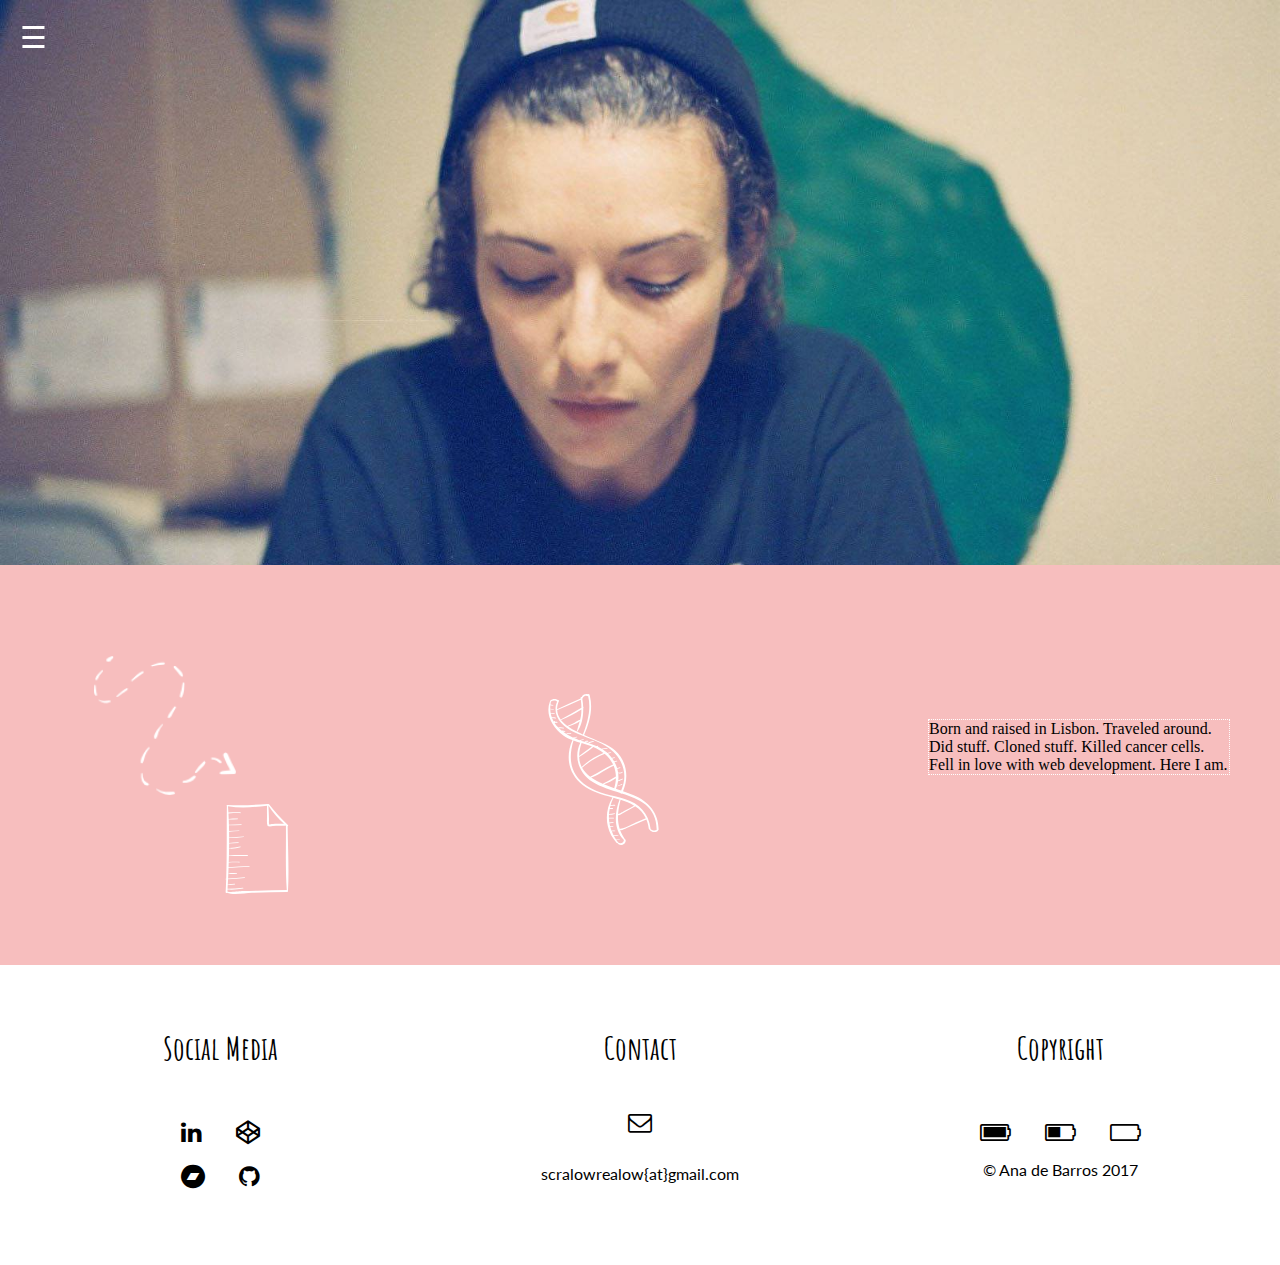
==== commit d4c0c0b1: ":focus alterations and footer update about me page" ====
--- a/about-me.html
+++ b/about-me.html
@@ -65,8 +65,7 @@
 
 					<div class="footer-contact">
 						<h3>Contact</h3>
-						<p><i class="fa fa-envelope-o" aria-hidden="true"></i> scralowrealow{at}gmail.com
-						</p>
+						<p><i class="fa fa-envelope-o" aria-hidden="true"></i><br> scralowrealow{at}gmail.com</p>
 					</div>
 
 					<div class="footer-copyright">
--- a/css/main.css
+++ b/css/main.css
@@ -86,6 +86,10 @@
         button:focus {
             outline: 0;
         }
+
+        a:focus{
+          outline:0;
+        }
         /*end of buttons*/
         /* end of header */
         /*beginning of footer */
@@ -238,7 +242,7 @@
             margin-right: 50px;
         }
 
-        
+
         /*middle elements*/
 
         .middle {
@@ -270,6 +274,10 @@
             color: white;
             font-size: 30px;
             cursor: pointer;
+        }
+
+        .toggle:focus{
+          outline:0;
         }
 
         .sidebar {
@@ -297,9 +305,16 @@
             -webkit-font-smoothing: antialised;
             cursor: pointer;
         }
+        .sidebar li:focus{
+          outline:0;
+        }
 
         .sidebar a {
             text-decoration: none;
+        }
+
+        .sidebar a:focus{
+          outline:0;
         }
 
         .sidebar li:hover {
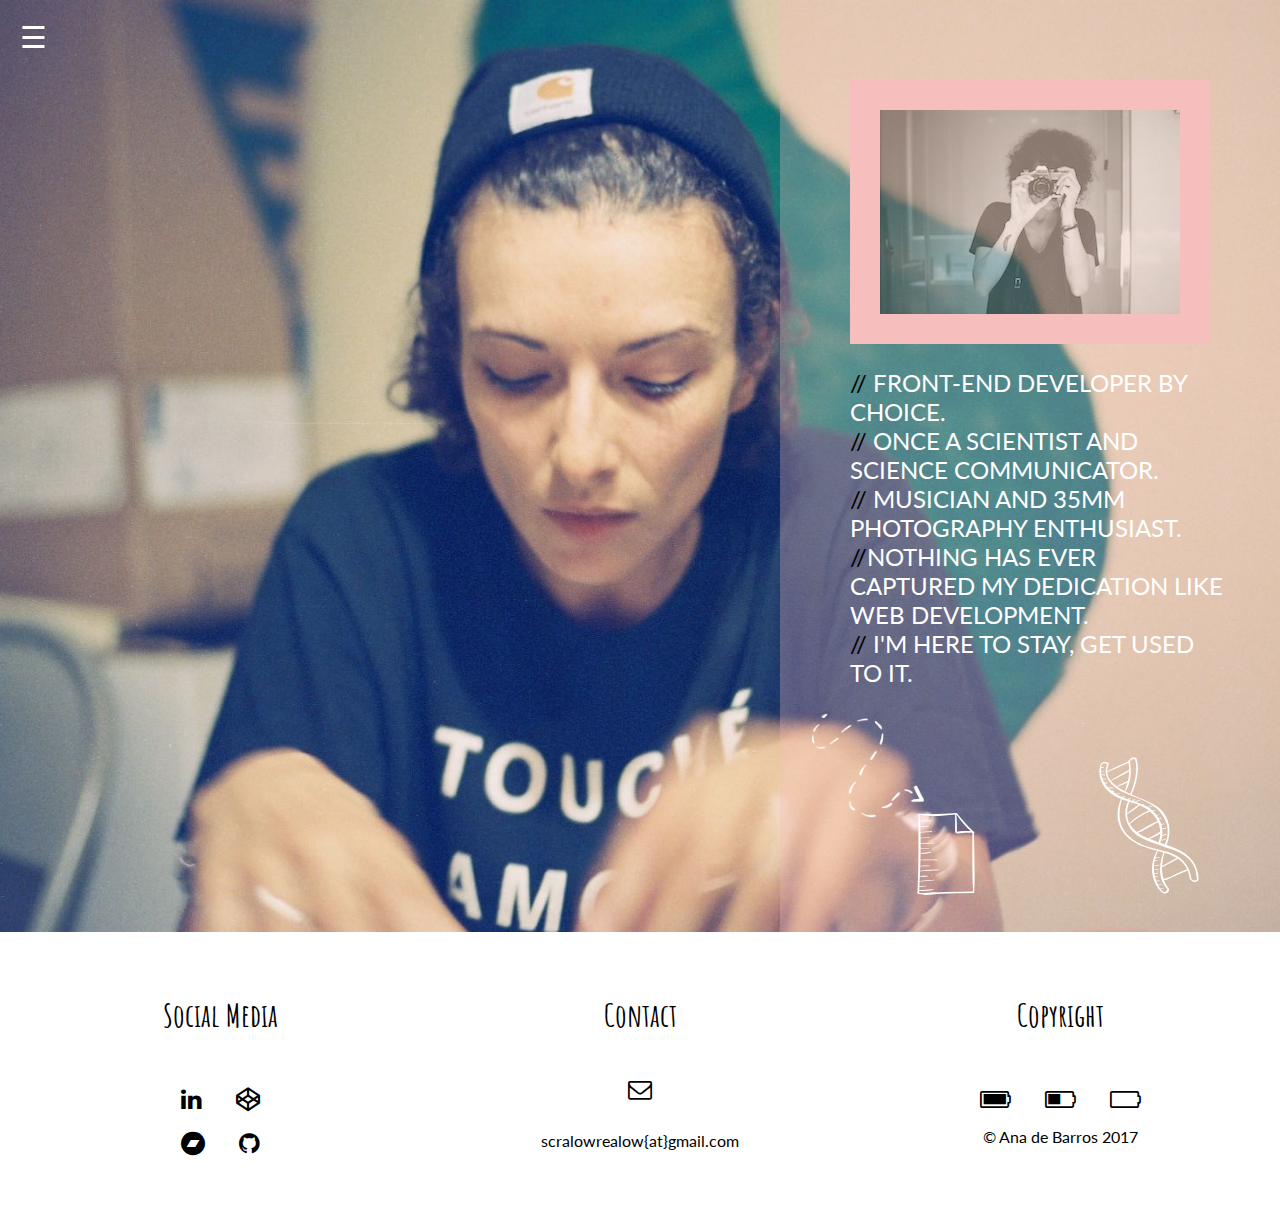
==== commit e335c5f9: "updated about-me page" ====
--- a/about-me.html
+++ b/about-me.html
@@ -23,20 +23,23 @@
 			<!--here I insert all of my page, inside of page-content -->
 			<!--here I begin my header-->
 			<div class="header-about-me">
-			</div>
-			<!--here I close my header-->
-			<!--here I insert the middle section -->
-			<div class="middle">
-				<figure>
-					<img class="arrow" src="img/curved-arrow-with-broken-line.png" /><br/>
+				<div class="header-container-about-me">
+					<div class="me-border">
+						<div class="me"></div>
+					</div>
+					<p style="color:white;" class="about-me-text"> <span class="black">//</span> Front-end developer by choice. <br><span class="black">//</span> Once a scientist and science communicator.<br><span class="black">//</span> Musician and 35mm photography enthusiast.<br> <span class="black">//</span>Nothing
+						has ever captured my dedication like web development.<br><span class="black">//</span> I'm here to stay, get used to it.<br>
+					</p>
+					<figure>
+						<img class="arrow" src="img/curved-arrow-with-broken-line.png" /><br/>
 
-					<svg id="cv" xmlns="http://www.w3.org/2000/svg" xmlns:xlink="http://www.w3.org/1999/xlink" version="1.1" x="0px" y="0px" viewBox="0 0 180.621 180.621" style="enable-background:new 0 0 180.621 180.621;" xml:space="preserve">
+						<svg class="hvr-wobble-bottom" id="cv" xmlns="http://www.w3.org/2000/svg" xmlns:xlink="http://www.w3.org/1999/xlink" version="1.1" x="0px" y="0px" viewBox="0 0 180.621 180.621" style="enable-background:new 0 0 180.621 180.621;" xml:space="preserve">
 						<g>
 							<path id="cv-icon" d="M151.833,44.817c1.001-0.525,1.558-1.767,0.462-2.764c-13.989-12.713-25.968-26.84-37.827-41.507   c-0.531-0.657-1.37-0.416-1.825,0.129c-0.244-0.418-0.676-0.717-1.355-0.67C84.087,1.878,57.733,3.629,30.463,1.762   c-1.305-0.089-1.696,1.855-0.677,2.403c-0.487,48.71,0.375,97.212-1.267,145.848c-0.262,0.025-0.525,0.046-0.788,0.07   c-0.752,0.07-0.771,1.242,0,1.19c0.251-0.017,0.501-0.037,0.751-0.054c-0.296,8.538-0.646,17.079-1.121,25.627   c-0.096,1.719,1.908,2.118,2.931,1.223c12.439,5.605,36.682,0.273,49.904-0.018c23.563-0.52,47.127-1.04,70.69-1.561   c1.59-0.035,2.126-1.652,1.642-2.764C154.789,130.991,152.283,87.611,151.833,44.817z M144.554,39.877   c-4.737-0.58-9.495-0.462-14.28-0.264c-2.612,0.108-5.221,0.284-7.826,0.508c-1.564,0.125-3.125,0.278-4.684,0.458   c-2.575,1.36-3.61,0.992-3.105-1.104c-0.939-1.635-0.123-5.979-0.188-8.082c-0.102-3.3-0.215-6.597-0.345-9.896   c-0.242-6.171-0.5-12.34-1.012-18.494C121.781,16.642,132.736,28.838,144.554,39.877z M91.359,174.088   c-9.922,0.232-19.843,0.46-29.764,0.699c-4.658,0.112-25.776,3.231-30.643,0.656c0.071-1.292,0.135-2.591,0.206-3.883   c10.332,0.914,21.015-0.184,31.195-1.932c0.908-0.156,0.707-1.745-0.22-1.625c-10.32,1.335-20.539,1.569-30.896,2.069   c0.142-2.617,0.269-5.245,0.407-7.866c4.736,0.324,9.444,0.128,14.139-0.646c0.706-0.116,0.55-1.337-0.17-1.26   c-4.631,0.494-9.253,0.689-13.903,0.632c0.173-3.321,0.328-6.653,0.492-9.98c11.086-0.77,22.166-1.607,33.234-2.617   c0.882-0.081,0.902-1.458,0-1.395c-11.069,0.776-22.122,1.724-33.171,2.739c0.156-3.191,0.291-6.391,0.436-9.586   c5.318,0.949,11.548,0.094,16.872-0.322c0.871-0.068,0.897-1.375,0-1.376c-5.334-0.006-11.619-0.383-16.839,0.962   c0.166-3.691,0.31-7.388,0.458-11.084c13.831-0.886,27.657-1.76,41.502-2.391c0.868-0.039,0.878-1.368,0-1.357   c-13.861,0.165-27.691,0.983-41.456,2.634c0.127-3.194,0.23-6.392,0.341-9.589c7.087-0.481,14.181-0.54,21.28-0.344   c0.746,0.021,0.736-1.109,0-1.153c-7.111-0.423-14.168-0.166-21.247,0.557c0.146-4.281,0.272-8.564,0.384-12.847   c0.09,0.089,0.207,0.161,0.372,0.168c12.333,0.496,24.681,0.396,37.021,0.26c1.064-0.012,1.066-1.643,0-1.655   c-12.339-0.135-24.688-0.235-37.021,0.26c-0.154,0.006-0.258,0.077-0.347,0.157c0.202-7.854,0.332-15.71,0.395-23.563   c6.16-0.218,12.331-0.568,18.467-1.081c0.847-0.071,0.871-1.376,0-1.339c-6.149,0.262-12.312,0.691-18.449,1.248   c0.023-3.333-0.007-6.664-0.014-9.995c9.766,0.177,19.562-0.5,29.231-1.825c0.803-0.11,0.62-1.493-0.193-1.424   c-9.677,0.82-19.351,1.445-29.04,2.068c-0.012-3.808-0.067-7.612-0.12-11.417c6.642-0.321,13.277-0.641,19.902-1.247   c0.749-0.069,0.778-1.21,0-1.19c-6.652,0.174-13.281,0.635-19.916,1.095c-0.059-3.874-0.145-7.746-0.251-11.616   c8.264-0.023,16.543-0.275,24.793-0.759c0.948-0.056,0.965-1.506,0-1.487c-8.275,0.159-16.565,0.552-24.819,1.172   c-0.101-3.536-0.274-7.063-0.419-10.594c5.989-0.069,11.996-0.098,17.963-0.591c0.717-0.059,0.741-1.126,0-1.134   c-6.002-0.067-12.011,0.338-18.004,0.697c-0.157-3.701-0.34-7.399-0.54-11.095c7.945-0.456,15.878-0.646,23.838-0.57   c1.143,0.011,1.13-1.708,0-1.766c-7.988-0.413-15.966-0.174-23.919,0.677c-0.238-4.225-0.514-8.445-0.845-12.658   c25.746,4.177,52.578,1.935,78.335-1.147c-0.217,7.117-0.129,14.244-0.021,21.362c0.089,5.878-0.924,12.998,0.916,18.557   c0.314,0.949,1.014,1.363,1.953,1.487c4.889,0.644,10.491-0.797,15.446-1.033c5.743-0.274,11.53,0.104,17.247-0.403   c0.614-0.055,1.092-0.449,1.376-0.943c0.01,0.009,0.019,0.018,0.029,0.027c-0.143,0.61,0.035,1.251,0.772,1.575l0.23,0.101   c0.379,42.669-1.299,85.971,1.683,128.552C130.483,173.173,110.921,173.63,91.359,174.088z" fill="#FFFFFF"/>
 							<path id="cv-icon" d="M56.662,85.536c-7.168,1.678-14.299,2.322-21.633,2.63c-0.871,0.036-0.851,1.265,0,1.339   c7.419,0.643,14.909-0.475,22.004-2.624C57.892,86.62,57.537,85.331,56.662,85.536z" fill="#FFFFFF"/>
 						</g>
 					</svg></br>
-					<a target="_blank" href="https://www.researchgate.net/profile/Ana_De_Barros2/publications?pubType=article"><svg id="dna" xmlns="http://www.w3.org/2000/svg" xmlns:xlink="http://www.w3.org/1999/xlink" version="1.1" x="0px" y="0px" viewBox="0 0 217.57 217.57" style="enable-background:new 0 0 217.57 217.57;" xml:space="preserve">
+						<a target="_blank" href="https://www.researchgate.net/profile/Ana_De_Barros2/publications?pubType=article"><svg class="hvr-pulse-grow" id="dna" xmlns="http://www.w3.org/2000/svg" xmlns:xlink="http://www.w3.org/1999/xlink" version="1.1" x="0px" y="0px" viewBox="0 0 217.57 217.57" style="enable-background:new 0 0 217.57 217.57;" xml:space="preserve">
 						<g>
 							<path id="dna-icon" d="M152.372,145.784c-4.782-2.026-10.026-3.905-15.455-5.778c8.807-20.117,5.481-43.415-11.355-58.642   c-9.365-8.47-27.624-14.808-44.711-22.285c7.729-17.113,13.15-37.869,8.223-56.451c0.012-0.131-0.057-0.256-0.103-0.392   c-0.116-0.425-0.208-0.854-0.335-1.276c-0.306-1.015-1.453-1.052-2.057-0.515c-1.917-0.696-4.194-0.565-5.973,0.327   c-1.531,0.768-2.588,2.033-3.269,3.5c-0.722-0.253-1.752,0.328-1.592,1.35c0.049,0.315,0.074,0.624,0.121,0.938   c-11.406,4.896-22.775,9.98-33.932,15.419c0.004-3.266,0.631-6.77,2.012-10.558c0.377-0.177,0.646-0.537,0.489-1.025   c-0.017-0.052-0.051-0.093-0.07-0.144c0.081-0.203,0.129-0.393,0.214-0.598c0.334-0.801-0.716-1.326-1.338-0.938   c-1.422-1.196-3.675-1.704-5.335-1.672c-2.015,0.039-3.861,0.797-5.213,2.159c-0.256-0.072-0.53-0.027-0.664,0.286   c-0.166,0.388-0.276,0.78-0.427,1.169c-0.036,0.063-0.091,0.106-0.126,0.17c-0.051,0.094-0.041,0.185-0.037,0.275   c-6.816,18.398,3.919,37.781,19.438,48.521c4.164,2.882,8.623,5,13.224,6.762c-10.441,23.619-6.288,48.135,14.612,64.766   c11.826,9.41,27.655,13.584,43.036,17.917c-7.705,12.687-9.971,27.74-6.7,41.617c-0.023,0.127-0.011,0.258,0.074,0.356   c2.086,8.587,6.293,16.712,12.686,23.525c0.246,0.262,0.554,0.29,0.857,0.235c3.6,5.402,12.858,2.362,12.091-4.503   c-0.083-0.743-0.617-1.115-1.168-1.174c-3.073-4.347-5.318-8.695-6.897-13.078c3.107,0.643,6.725-1.778,9.595-2.991   c9.461-3.999,18.865-8.121,28.26-12.271c1.59,3.822,2.79,8.093,3.411,13.035c0.062,0.49,0.346,0.817,0.697,1.017   c1.851,3.132,5.599,4.755,9.206,3.949c1.518-0.339,2.944-1.13,3.682-2.525c0.39-0.209,0.686-0.584,0.679-1.168   C187.935,170.896,174.081,154.982,152.372,145.784z M79.546,18.905c-0.156-4.025-0.574-7.959-1.208-11.631   c0.362-1.759,1.325-3.277,2.962-4.149c1.871-0.997,3.609-0.521,5.385,0.207c4.652,18.323-0.977,37.74-7.62,54.961   c-2.783-1.239-5.529-2.508-8.186-3.828c6.679-9.115,8.926-21.839,8.688-33.91l0.001-0.001   C80.267,20.095,80.061,19.269,79.546,18.905z M74.553,39.315c-1.374,4.959-3.098,9.774-4.298,14.842   c-4.503-2.263-8.724-4.679-12.478-7.305C63.256,44.941,69.87,42.849,74.553,39.315z M56.628,45.936   c-0.026,0.01-0.029,0.037-0.052,0.049c-3.585-2.629-6.702-5.466-9.11-8.593c0.061,0,0.117,0.022,0.183-0.006   c10.068-4.304,20.008-9.361,29.304-15.215c-0.045,3.233-0.242,6.478-0.743,9.782c-0.27,1.785-0.655,3.519-1.083,5.236   c-0.006,0.002-0.012-0.003-0.018-0.001c-2.856,0.943-5.391,2.74-8.065,4.109C63.652,43.033,60.179,44.559,56.628,45.936z    M42.37,23.219c11.364-4.613,22.607-9.61,33.74-14.758c0.505,3.793,0.813,7.535,0.875,11.286   c-9.889,5.714-19.718,11.457-29.769,16.901c-0.097,0.052-0.133,0.128-0.166,0.202c-2.974-4.037-4.808-8.539-5.055-13.651   C42.109,23.241,42.23,23.276,42.37,23.219z M50.153,54.102c1.048,0.331,2.094,0.511,3.257,0.304   c0.584-0.104,0.421-0.989-0.136-1.004c-1.341-0.036-2.564-0.193-3.812-0.697c-0.301-0.122-0.556,0.082-0.661,0.344   c-1.508-1.226-2.967-2.492-4.315-3.84c2.26,0.045,4.435,0.075,6.679,0.548c0.774,0.163,1.077-0.931,0.326-1.183   c-2.418-0.812-5.119-1.11-7.592-0.347c-0.096,0.029-0.149,0.096-0.205,0.158c-2.01-2.103-3.881-4.303-5.426-6.71   c1.02,0.241,2.532-0.5,3.297,0.048c0.638,0.456,1.313-0.518,0.811-1.051c-0.888-0.944-2.51-0.79-3.692-0.583   c0.577-0.101,0.445-1.054-0.138-1.023c-0.626,0.034-1.12,0.483-1.225,1.07c-1.017-1.753-1.923-3.573-2.659-5.487   c1.768,0.047,3.494,0.276,5.264,0.555c0.603,0.095,0.826-0.692,0.252-0.914c-1.895-0.734-3.906-0.862-5.915-0.756   c-0.6-1.723-1.125-3.488-1.476-5.343c1.748,0.262,3.511,0.461,5.269,0.561c0.637,0.036,0.597-0.888,0-0.967   c-1.799-0.239-3.623-0.38-5.443-0.445c-0.283-1.708-0.49-3.454-0.545-5.275c1.552,0.242,3.1,0.497,4.664,0.655   c0.486,0.049,0.602-0.775,0.116-0.858c-1.599-0.274-3.209-0.447-4.82-0.633c-0.016-1.616,0.049-3.271,0.224-4.977   c1.242,0.49,2.56,0.663,3.959,0.436c0.556-0.09,0.394-0.931-0.129-0.949c-1.304-0.046-2.479-0.297-3.646-0.683   c0.176-1.386,0.343-2.768,0.65-4.214c1.384-1.039,3.057-1.581,4.816-1.563c1.829,0.019,2.858,0.843,4.156,1.624   c-8.681,19.541,7.435,36.223,24.671,44.389c14.871,7.046,31.101,11.104,45.255,19.71c23.088,14.039,33.588,39.029,22.259,64.083   c-2.464-0.842-4.957-1.688-7.457-2.549c1.692-3.87,2.724-7.82,3.212-11.77c-0.027,0.489,0.371,1.051,0.912,0.83   c1.799-0.735,3.63-1.414,5.351-2.322c0.71-0.374,0.223-1.566-0.552-1.308c-1.846,0.613-3.605,1.465-5.38,2.254   c-0.175,0.078-0.263,0.217-0.314,0.368c0.676-5.677,0.2-11.351-1.338-16.779c1.444-0.195,2.856-0.568,4.157-1.268   c0.467-0.252,0.149-1.037-0.365-0.867c-1.381,0.457-2.73,0.795-4.108,1.033c-0.931-2.994-2.157-5.913-3.696-8.702   c1.166-0.079,2.363-0.244,3.455-0.589c0.592-0.187,0.51-1.131-0.151-1.114c-1.307,0.035-2.663,0.302-3.92,0.675   c-0.823-1.408-1.68-2.801-2.65-4.136c1.134-0.247,2.272-0.477,3.394-0.785c0.567-0.156,0.328-1.007-0.242-0.879   c-1.235,0.277-2.445,0.636-3.66,0.979c-1.701-2.258-3.585-4.413-5.688-6.407c1.44-0.295,2.877-0.604,4.293-1.006   c0.577-0.164,0.324-0.968-0.242-0.879c-1.673,0.263-3.321,0.647-4.966,1.038c-0.312-0.282-0.605-0.58-0.925-0.856   c-2.012-1.734-4.116-3.239-6.287-4.583c2.346-0.114,4.692-0.227,7.022-0.521c0.598-0.076,0.638-0.993,0-0.967   c-2.747,0.116-5.478,0.478-8.208,0.8c-1.9-1.112-3.839-2.131-5.827-3.041c0.335-0.095,0.668-0.186,1.009-0.33   c0.463-0.196,0.132-0.981-0.344-0.816c-0.753,0.262-1.488,0.405-2.225,0.457c-6.321-2.726-13-4.687-19.746-6.792   c-1.019-0.318-2.015-0.703-3.023-1.055c1.374-0.292,2.744-0.598,4.096-0.987c0.646-0.186,0.365-1.09-0.272-0.986   c-1.972,0.32-3.912,0.8-5.855,1.264c-2.434-0.905-4.843-1.867-7.202-2.922c1.441-0.177,2.819-0.594,4.179-1.344   c0.49-0.27,0.06-0.963-0.432-0.739c-1.852,0.843-3.804,1.207-5.821,1.177C59.301,60.231,54.451,57.404,50.153,54.102z    M108.831,128.468c-0.5,0.194-0.615,0.7-0.483,1.097c-6.292-2.706-12.22-5.736-17.32-9.346c4.106-0.766,9.014-3.869,11.877-5.427   c6.865-3.736,13.338-8.085,20.485-11.279c2.012,4.764,3.145,9.939,3.292,15.457C120.75,122.278,115.312,125.955,108.831,128.468z    M126.659,121.515c-0.128,4.51-0.877,9.226-2.391,14.146c-5.053-1.765-10.081-3.627-14.915-5.667   C115.14,127.908,121.561,125.309,126.659,121.515z M94.046,76.342c5.459,2.318,10.351,5.202,14.631,8.537   c-11.697,4.736-22.199,11.562-31.376,20.184c-2.118-4.218-3.429-8.947-3.595-14.379C80.739,86.458,87.882,81.783,94.046,76.342z    M73.712,89.27c0.021-5.496,1.105-11.642,3.533-18.591c4.481,1.326,8.977,2.64,13.372,4.261c0.503,0.186,0.974,0.406,1.469,0.6   C85.804,79.836,79.756,84.644,73.712,89.27z M109.954,86.519c0.183-0.076,0.313-0.194,0.419-0.325   c5.249,4.424,9.404,9.622,12.214,15.474c-11.432,4.899-21.804,12.18-33.006,17.473c-4.817-3.632-8.838-7.814-11.615-12.789   C87.549,97.972,98.176,91.408,109.954,86.519z M138.183,210.503c-0.48,4.555-5.399,6.238-8.663,3.161   c-0.024-0.121,0.011-0.239-0.077-0.359c-0.732-1.001-1.412-2.011-2.084-3.021c1.53,0.055,3.07,0.12,4.583-0.006   c0.442-0.037,0.443-0.651,0-0.688c-1.669-0.14-3.372-0.047-5.056,0.009c-1.18-1.817-2.232-3.654-3.215-5.5   c2.095-0.041,4.162,0.084,6.265,0.366c0.405,0.054,0.491-0.624,0.096-0.712c-2.225-0.498-4.492-0.536-6.756-0.391   c-0.939-1.816-1.734-3.653-2.48-5.495c1.507-0.006,3.012,0.022,4.533-0.011c0.491-0.011,0.647-0.811,0.121-0.895   c-1.665-0.266-3.37-0.184-5.055,0.018c-0.727-1.875-1.35-3.763-1.875-5.662c1.454,0.071,2.915,0.094,4.273-0.168   c0.382-0.074,0.382-0.697,0-0.771c-1.435-0.276-2.985-0.236-4.52-0.155c-0.35-1.37-0.616-2.749-0.861-4.131   c1.849,0.095,3.725,0.012,5.475-0.487c0.561-0.16,0.481-1.126-0.143-1.059c-1.888,0.202-3.689,0.432-5.531,0.478   c-0.298-1.896-0.458-3.807-0.556-5.723c2.228,0.101,4.479,0.248,6.691,0.104c0.693-0.045,0.694-1.033,0-1.079   c-2.222-0.145-4.484,0.005-6.722,0.105c-0.051-1.451-0.024-2.909,0.04-4.37c2.76,0.021,5.581-0.278,8.156-1.261   c0.669-0.255,0.42-1.277-0.302-1.094c-2.609,0.665-5.134,1.2-7.792,1.337c0.153-2.464,0.53-4.947,1.014-7.437   c1.436,0.059,2.884,0.116,4.284-0.057c0.727-0.09,0.729-1.044,0-1.134c-1.31-0.163-2.663-0.121-4.01-0.067   c0.214-0.987,0.47-1.977,0.732-2.968c0.027-0.002,0.044,0.017,0.073,0.01c2.227-0.591,4.265-0.388,6.505-0.496   c0.565-0.027,0.708-0.844,0.136-1.004c-2.062-0.58-4.442-0.091-6.471,0.558c1.021-3.636,2.382-7.294,4.177-10.975   c2.973,0.842,5.923,1.698,8.821,2.604C124.582,170.805,123.014,195.187,138.183,210.503z M133.429,152.542   c6.991,2.245,13.611,4.854,19.434,8.345c-3.889,2.084-7.762,4.193-11.618,6.339c-1.841,1.024-3.673,2.065-5.508,3.101   c-0.475,0.268-5.269,2.676-5.272,2.708c0.037-0.361-0.317-0.527-0.619-0.469C130.336,166.111,131.645,159.472,133.429,152.542z    M154.459,185.361c-4.638,1.998-16.833,9.403-22.393,8.707c-2.027-6.455-2.693-12.994-2.344-19.734   c1.694,1.283,4.663-1.266,6.113-2.051c6.087-3.301,12.147-6.646,18.158-10.084c0.195-0.111,0.272-0.273,0.33-0.435   c6.502,4.173,11.865,9.614,15.429,17.122C164.649,181.032,159.543,183.171,154.459,185.361z M180.776,196.632   c-1.636-0.278-3.126-1.078-4.268-2.255c0.056-0.159,0.078-0.342,0.051-0.557c-2.771-21.937-16.205-36.211-37.151-42.547   c-18.517-5.601-37.735-7.553-54.301-18.619C60.68,116.337,57.597,93.144,65.555,66.942c3.204,1.169,6.471,2.184,9.756,3.165   c-10.166,21.516-1.827,44.218,18.036,56.859c11.415,7.264,25.766,11.373,39.718,15.782c0.343,0.813,1.43,1.263,2.128,0.68   c25.766,8.245,49.58,18.129,50.201,51.666c0.003,0.176,0.052,0.321,0.103,0.464C184.568,196.558,181.583,196.77,180.776,196.632z" fill="#FFFFFF"/>
 							<path id="dna-icon" d="M61.868,56.713c-1.98-0.098-3.967-0.034-5.95-0.019c-0.682,0.005-0.683,1.055,0,1.06c1.982,0.015,3.969,0.079,5.95-0.019   C62.526,57.704,62.527,56.746,61.868,56.713z" fill="#FFFFFF"/>
@@ -45,9 +48,9 @@
 							<path id="dna-icon" d="M135.579,112.223c-1.612,0.944-3.025,1.449-4.916,0.978c-0.617-0.154-0.866,0.76-0.262,0.95   c2.019,0.637,4.242,0.406,5.82-1.096C136.659,112.639,136.097,111.92,135.579,112.223z" fill="#FFFFFF"/>
 							<path id="dna-icon" d="M135.177,129.594c-2.05,0.838-4.069,1.731-6.09,2.638c-0.447,0.201-0.127,0.974,0.337,0.798   c2.027-0.768,4.045-1.543,6.045-2.378C136.108,130.385,135.833,129.326,135.177,129.594z" fill="#FFFFFF"/>
 						</g></a>
-					</svg>
-					<p class="text">Born and raised in Lisbon. Traveled around. Did stuff. Cloned stuff. Killed cancer cells. Fell in love with web development. Here I am.</p>
-				</figure>
+						</svg>
+					</figure>
+				</div>
 			</div>
 			<!--here I insert my footer -->
 			<footer>
--- a/css/main.css
+++ b/css/main.css
@@ -87,8 +87,8 @@
             outline: 0;
         }
 
-        a:focus{
-          outline:0;
+        a:focus {
+            outline: 0;
         }
         /*end of buttons*/
         /* end of header */
@@ -166,6 +166,10 @@
             margin-right: 15px;
         }
 
+        .fa:focus, .fa-linkedin:focus, .fa-bandcamp:focus, .fa-github:focus, .fa-codepen:focus {
+            outline: 0;
+        }
+
         h3 {
             color: black;
             font-size: 2em;
@@ -177,14 +181,53 @@
         /*header*/
 
         .header-about-me {
-            background: url("../img/002.jpg") no-repeat top center scroll;
+            background: url("../img/02.jpg") no-repeat top center scroll;
             background-size: cover;
             -webkit-background-size: cover;
             -moz-background-size: cover;
             width: 100%;
-            height: 565px;
+            height: auto;
             display: table;
-            z-index:1;
+        }
+
+        .header-container-about-me {
+            width: 500px;
+            height: 932px;
+            display: inline-block;
+            float: right;
+            margin-right: auto;
+            clear: all;
+            background: rgba(247, 190, 190, 0.3);
+        }
+
+        .me {
+            background: url("../img/eu.jpg") no-repeat;
+            opacity: 0.5;
+            width: 300px;
+            height: 204px;
+        }
+
+        .me-border {
+            margin-top: 80px;
+            margin-left: auto;
+            margin-right: auto;
+            width: 300px;
+            height: 204px;
+            border: 30px solid rgb(247, 190, 190);
+        }
+
+        .about-me-text {
+            font-size: 1.5em;
+            font-family: 'Lato', sans-serif;
+            letter-spacing: 0.3em justify-content: center;
+            margin-left: 70px;
+            margin-right: 50px;
+            text-transform: uppercase;
+            width: 375px;
+        }
+
+        .black {
+            color: black;
         }
 
         figure {
@@ -195,21 +238,20 @@
         }
 
         .arrow {
-            width: 142px;
-            height: 141px;
-            margin-top: -10px;
-            margin-left: -5px;
-            padding-top: 100px;
-            padding-left: 99px;
+            width: 112px;
+            height: 105px;
+            margin-top: 2px;
+            margin-left: 10px;
+            padding-left: 22px;
         }
 
         #dna {
-            width: 151px;
+            width: 136px;
             height: 153px;
             position: absolute;
             display: inline;
-            margin-left: 528px;
-            margin-top: -208px;
+            margin-left: 301px;
+            margin-top: -146px;
             cursor: pointer;
         }
 
@@ -218,12 +260,49 @@
             transition-duration: 0.6s;
             -webkit-transition-duration: 0.6s;
         }
+        /* CSS effects Ian Lunn Github repository*/
+        /* Pulse Grow */
+
+        @-webkit-keyframes hvr-pulse-grow {
+            to {
+                -webkit-transform: scale(1.1);
+                transform: scale(1.1);
+            }
+        }
+
+        @keyframes hvr-pulse-grow {
+            to {
+                -webkit-transform: scale(1.1);
+                transform: scale(1.1);
+            }
+        }
+
+        .hvr-pulse-grow {
+            display: inline-block;
+            vertical-align: middle;
+            -webkit-transform: perspective(1px) translateZ(0);
+            transform: perspective(1px) translateZ(0);
+            box-shadow: 0 0 1px transparent;
+        }
+
+        .hvr-pulse-grow:hover, .hvr-pulse-grow:focus, .hvr-pulse-grow:active {
+            -webkit-animation-name: hvr-pulse-grow;
+            animation-name: hvr-pulse-grow;
+            -webkit-animation-duration: 0.3s;
+            animation-duration: 0.3s;
+            -webkit-animation-timing-function: linear;
+            animation-timing-function: linear;
+            -webkit-animation-iteration-count: infinite;
+            animation-iteration-count: infinite;
+            -webkit-animation-direction: alternate;
+            animation-direction: alternate;
+        }
+        /*finishes CSS effects Ian Lunn Github repository*/
 
         #cv {
-            width: 90px;
-            height: 96px;
-            margin-left: 212px;
-            margin-top: 1px;
+            width: 82px;
+            margin-left: 125px;
+            margin-top: -9px;
             cursor: pointer;
         }
 
@@ -232,6 +311,57 @@
             transition-duration: 0.6s;
             -webkit-transition-duration: 0.6s;
         }
+        /*insert CSS effects IanLunn github*/
+        /*Woble*/
+
+        .hvr-wobble-bottom {
+            display: inline-block;
+            vertical-align: middle;
+            -webkit-transform: perspective(1px) translateZ(0);
+            transform: perspective(1px) translateZ(0);
+            box-shadow: 0 0 1px transparent;
+            -webkit-transform-origin: 100% 0;
+            transform-origin: 100% 0;
+        }
+
+        .hvr-wobble-bottom:hover, .hvr-wobble-bottom:focus, .hvr-wobble-bottom:active {
+            -webkit-animation-name: hvr-wobble-bottom;
+            animation-name: hvr-wobble-bottom;
+            -webkit-animation-duration: 1s;
+            animation-duration: 1s;
+            -webkit-animation-timing-function: ease-in-out;
+            animation-timing-function: ease-in-out;
+            -webkit-animation-iteration-count: 1;
+            animation-iteration-count: 1;
+        }
+
+        @keyframes hvr-wobble-bottom {
+            16.65% {
+                -webkit-transform: skew(-12deg);
+                transform: skew(-12deg);
+            }
+            33.3% {
+                -webkit-transform: skew(10deg);
+                transform: skew(10deg);
+            }
+            49.95% {
+                -webkit-transform: skew(-6deg);
+                transform: skew(-6deg);
+            }
+            66.6% {
+                -webkit-transform: skew(4deg);
+                transform: skew(4deg);
+            }
+            83.25% {
+                -webkit-transform: skew(-2deg);
+                transform: skew(-2deg);
+            }
+            100% {
+                -webkit-transform: skew(0);
+                transform: skew(0);
+            }
+        }
+        /*end CSS effects Ian Lunn Github*/
 
         .text {
             border: 1px dotted white;
@@ -240,17 +370,6 @@
             float: right;
             margin-top: -182px;
             margin-right: 50px;
-        }
-
-
-        /*middle elements*/
-
-        .middle {
-            height: 400px;
-            background-color: #F7BEBE;
-            margin-top: 0px;
-            padding-top: 0px;
-            z-index:0px;
         }
         /*slide navigation bar*/
 
@@ -276,8 +395,8 @@
             cursor: pointer;
         }
 
-        .toggle:focus{
-          outline:0;
+        .toggle:focus {
+            outline: 0;
         }
 
         .sidebar {
@@ -305,16 +424,17 @@
             -webkit-font-smoothing: antialised;
             cursor: pointer;
         }
-        .sidebar li:focus{
-          outline:0;
+
+        .sidebar li:focus {
+            outline: 0;
         }
 
         .sidebar a {
             text-decoration: none;
         }
 
-        .sidebar a:focus{
-          outline:0;
+        .sidebar a:focus {
+            outline: 0;
         }
 
         .sidebar li:hover {
@@ -345,8 +465,7 @@
         /*start media queries*/
 
         @media only screen and (max-width:480px) {
-
-/*main page*/
+            /*main page*/
             .header-container {
                 width: 280px;
                 height: 500px;
@@ -385,9 +504,7 @@
                 margin-bottom: 30px;
                 margin-top: -10px;
             }
-
-  /*about me*/
-
+            /*about me*/
             #dna {
                 width: 135px;
                 height: 153px;
@@ -397,7 +514,6 @@
                 margin-top: -318px;
                 cursor: pointer;
             }
-
             #cv {
                 width: 90px;
                 height: 89px;
@@ -405,7 +521,6 @@
                 margin-top: 1px;
                 cursor: pointer;
             }
-
             .header-about-me {
                 background: url(../img/002.jpg) no-repeat top center scroll;
                 background-size: cover;
@@ -415,12 +530,10 @@
                 display: table;
                 z-index: 1;
             }
-
             .middle {
-              height: 345px;
-              margin-top: 0px;
-              padding-top: 0px;
-              z-index: 0px;
-          }
-
-        }
+                height: 345px;
+                margin-top: 0px;
+                padding-top: 0px;
+                z-index: 0px;
+            }
+        }
